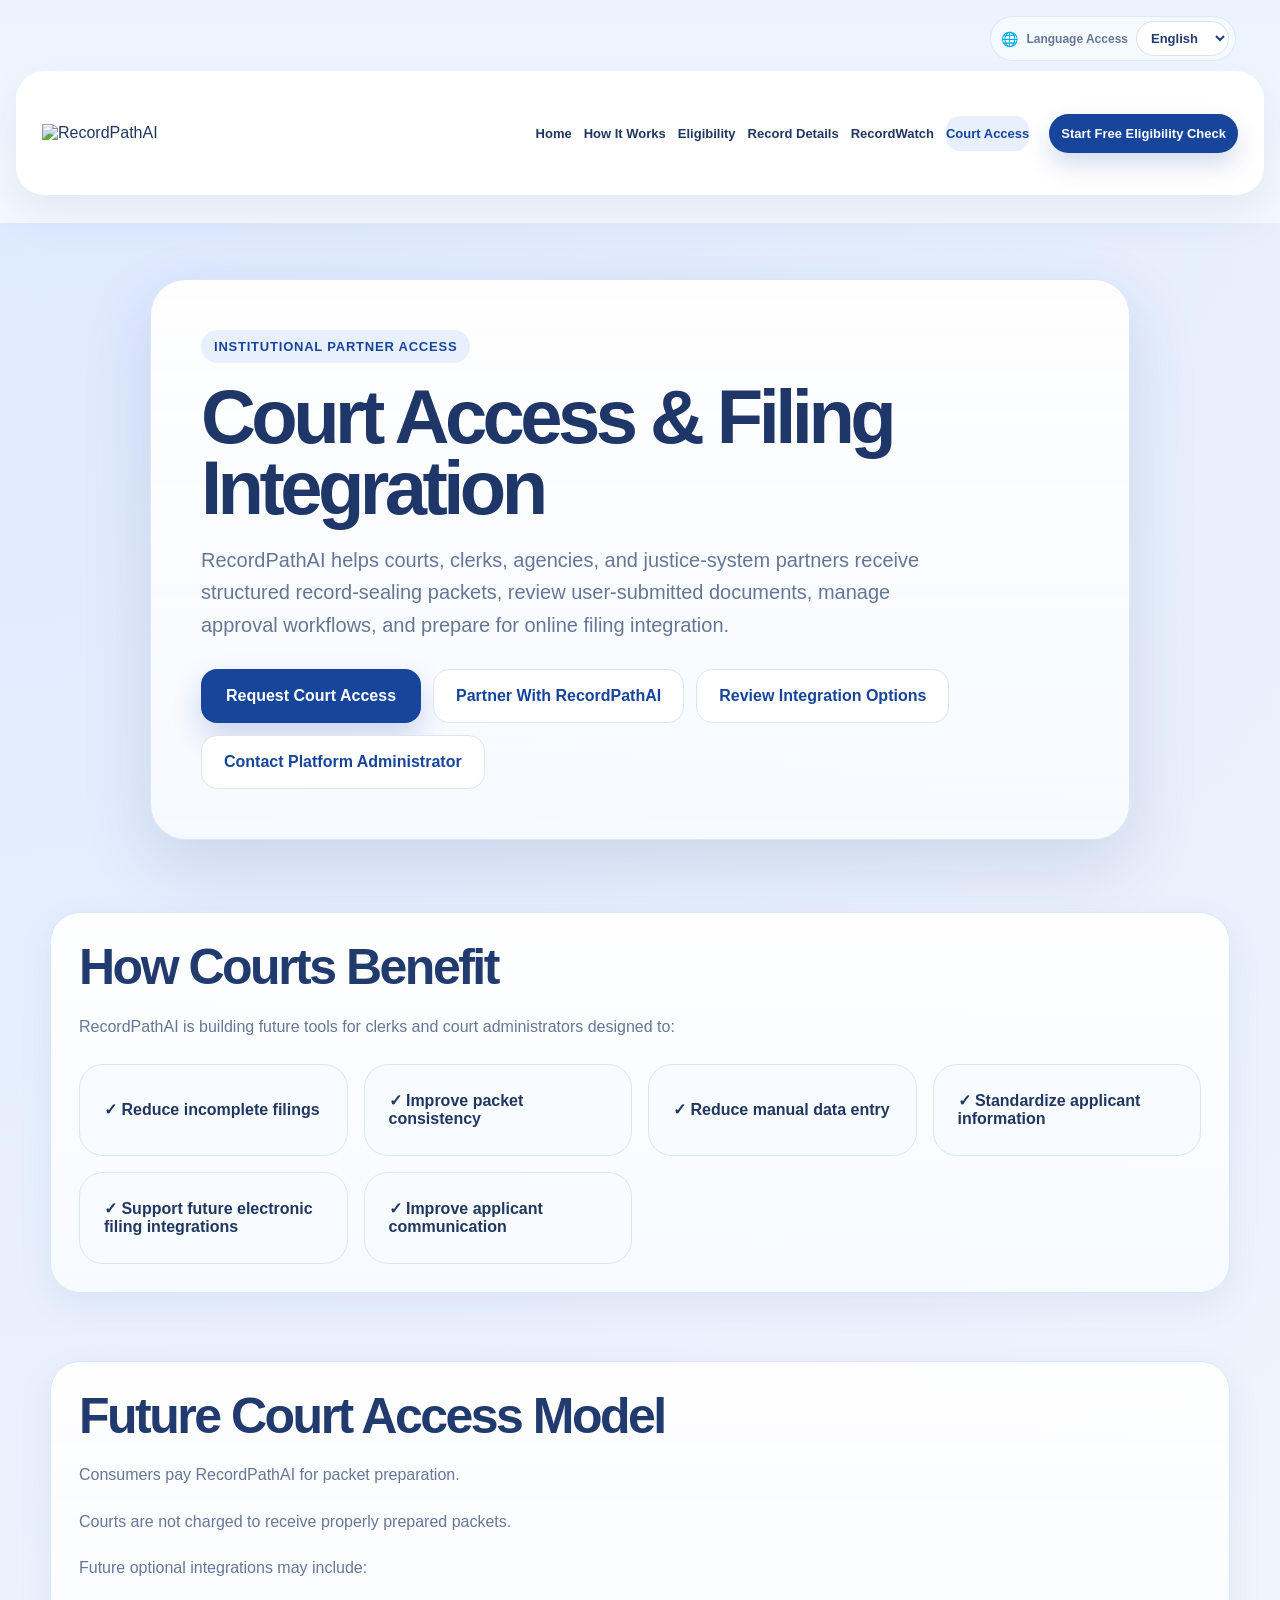
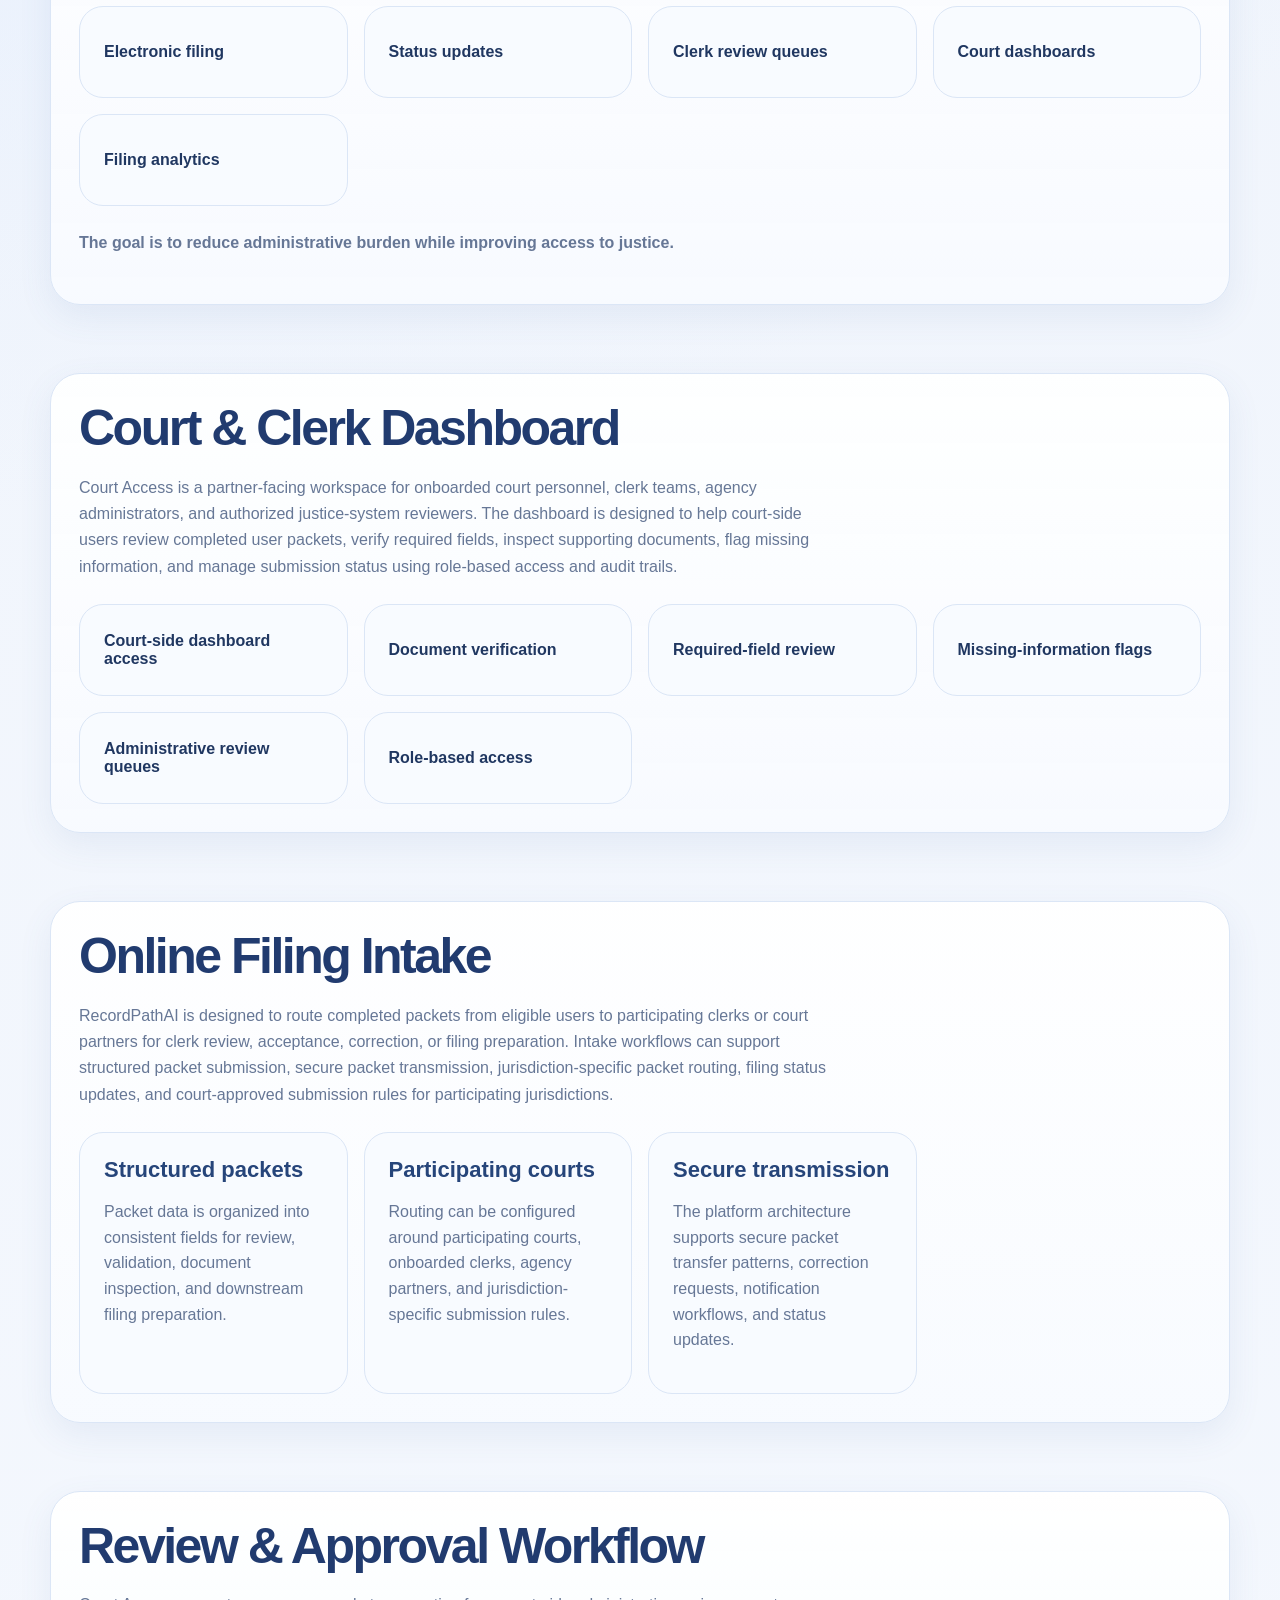
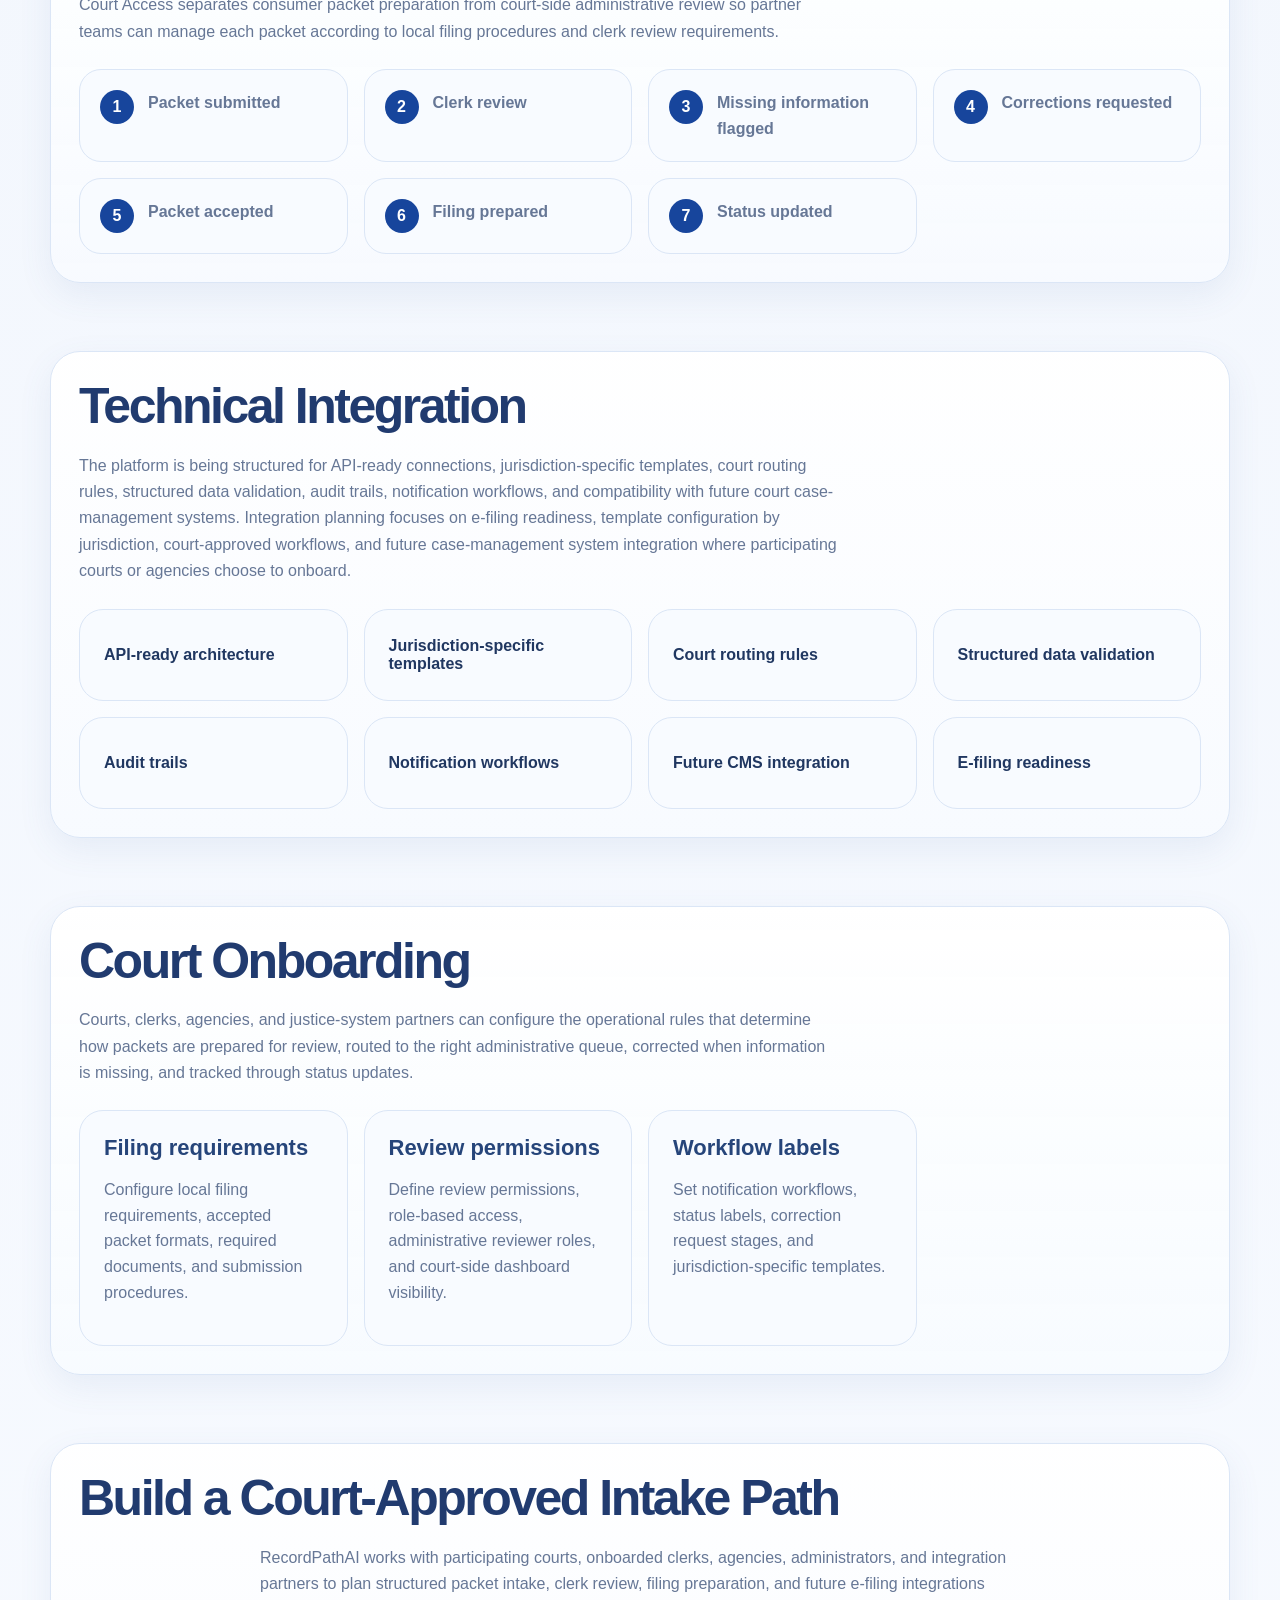
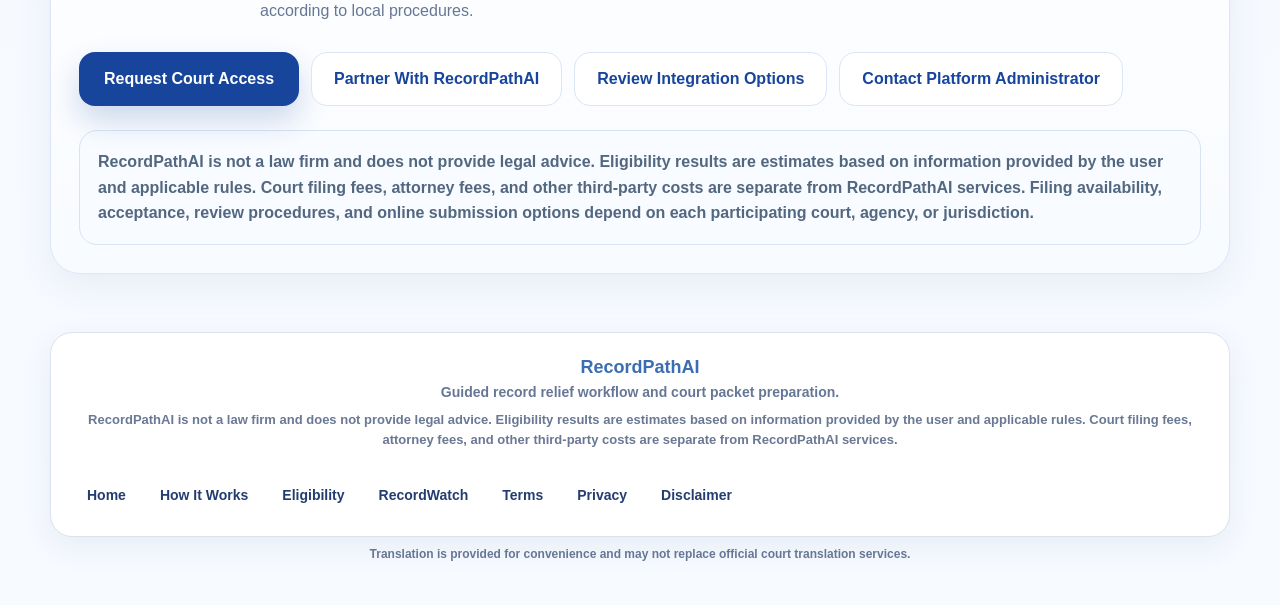
==== court-access.html @ f8777807 "Migrate linked public page or script: court-access.html" ====
<!DOCTYPE html>
<html lang="en">
<head>
  <meta charset="UTF-8" />
  <meta name="viewport" content="width=device-width, initial-scale=1.0" />
  <title>Court Access &amp; Filing Integration | RecordPathAI</title>
  <meta name="description" content="Court Access and filing integration tools for courts, clerks, agencies, and justice-system partners reviewing structured record-sealing packets." />
  <link rel="canonical" href="https://recordpathai.com/court-access.html" />
  <link rel="stylesheet" href="css/styles.css" />
</head>
<body class="court-access-page">
  <header class="site-header">
    <div class="container">
      <div class="header-utility" aria-label="Utility navigation">
        <div class="language-access language-access-utility">
          <span class="language-icon" aria-hidden="true">🌐</span>
          <label for="language-selector" data-i18n="lang.label">Language Access</label>
          <select id="language-selector" data-language-selector>
            <option value="en" data-i18n="lang.english">English</option>
            <option value="es" data-i18n="lang.spanish">Español</option>
          </select>
        </div>
        <div class="auth-utility" data-auth-utility></div>
      </div>

      <div class="header-shell header-shell-modern">
        <div class="header-inner">
          <a href="index.html" class="site-brand">
            <img
              src="/assets/images/logo/RecordPathAI_Logo_Transparent.png"
              alt="RecordPathAI"
              class="site-logo"
            >
          </a>

          <button class="menu-toggle" type="button" aria-controls="primary-navigation" aria-expanded="false">
            <span class="menu-toggle-line"></span>
            <span class="menu-toggle-line"></span>
            <span class="menu-toggle-line"></span>
            <span class="sr-only">Toggle navigation</span>
          </button>

          <nav class="nav" id="primary-navigation" aria-label="Primary navigation">
            <a href="index.html" data-i18n="nav.home">Home</a>
            <a href="how-it-works.html" data-i18n="nav.how">How It Works</a>
            <a href="eligibility.html" data-i18n="nav.eligibility">Eligibility</a>
            <a href="record-details.html" data-i18n="nav.recordDetails">Record Details</a>
            <a href="recordwatch-dashboard.html" data-i18n="nav.recordWatch">RecordWatch</a>
            <a href="court-access.html" class="active" aria-current="page" data-i18n="nav.courtAccess">Court Access</a>
            <a href="eligibility.html" class="nav-cta" data-i18n="nav.checkEligibility">Start Free Eligibility Check</a>
          </nav>
        </div>
      </div>
    </div>
  </header>

  <main>
    <section class="page-hero">
      <div class="container hero-card court-hero-card">
        <span class="eyebrow">Institutional partner access</span>
        <h1>Court Access &amp; Filing Integration</h1>
        <p>RecordPathAI helps courts, clerks, agencies, and justice-system partners receive structured record-sealing packets, review user-submitted documents, manage approval workflows, and prepare for online filing integration.</p>
        <div class="hero-actions court-cta-grid">
          <a class="btn" href="mailto:matt@recordpathai.com">Request Court Access</a>
          <a class="btn secondary" href="mailto:matt@recordpathai.com">Partner With RecordPathAI</a>
          <a class="btn secondary" href="#technical-integration">Review Integration Options</a>
          <a class="btn secondary" href="mailto:matt@recordpathai.com">Contact Platform Administrator</a>
        </div>
      </div>
    </section>

    <section class="page-section" id="court-benefits">
      <div class="container section-card">
        <h2>How Courts Benefit</h2>
        <p class="section-copy">RecordPathAI is building future tools for clerks and court administrators designed to:</p>
        <div class="court-feature-grid">
          <div class="mini-card">✓ Reduce incomplete filings</div>
          <div class="mini-card">✓ Improve packet consistency</div>
          <div class="mini-card">✓ Reduce manual data entry</div>
          <div class="mini-card">✓ Standardize applicant information</div>
          <div class="mini-card">✓ Support future electronic filing integrations</div>
          <div class="mini-card">✓ Improve applicant communication</div>
        </div>
      </div>
    </section>

    <section class="page-section" id="future-court-access-model">
      <div class="container section-card">
        <h2>Future Court Access Model</h2>
        <p class="section-copy">Consumers pay RecordPathAI for packet preparation.</p>
        <p class="section-copy">Courts are not charged to receive properly prepared packets.</p>
        <p class="section-copy">Future optional integrations may include:</p>
        <div class="court-feature-grid">
          <div class="mini-card">Electronic filing</div>
          <div class="mini-card">Status updates</div>
          <div class="mini-card">Clerk review queues</div>
          <div class="mini-card">Court dashboards</div>
          <div class="mini-card">Filing analytics</div>
        </div>
        <p class="section-copy court-model-goal">The goal is to reduce administrative burden while improving access to justice.</p>
      </div>
    </section>

    <section class="page-section" id="court-dashboard">
      <div class="container section-card">
        <h2>Court &amp; Clerk Dashboard</h2>
        <p class="section-copy">Court Access is a partner-facing workspace for onboarded court personnel, clerk teams, agency administrators, and authorized justice-system reviewers. The dashboard is designed to help court-side users review completed user packets, verify required fields, inspect supporting documents, flag missing information, and manage submission status using role-based access and audit trails.</p>
        <div class="court-feature-grid">
          <div class="mini-card">Court-side dashboard access</div>
          <div class="mini-card">Document verification</div>
          <div class="mini-card">Required-field review</div>
          <div class="mini-card">Missing-information flags</div>
          <div class="mini-card">Administrative review queues</div>
          <div class="mini-card">Role-based access</div>
        </div>
      </div>
    </section>

    <section class="page-section" id="online-filing-intake">
      <div class="container section-card">
        <h2>Online Filing Intake</h2>
        <p class="section-copy">RecordPathAI is designed to route completed packets from eligible users to participating clerks or court partners for clerk review, acceptance, correction, or filing preparation. Intake workflows can support structured packet submission, secure packet transmission, jurisdiction-specific packet routing, filing status updates, and court-approved submission rules for participating jurisdictions.</p>
        <div class="court-data-grid">
          <article class="mini-card"><h3>Structured packets</h3><p>Packet data is organized into consistent fields for review, validation, document inspection, and downstream filing preparation.</p></article>
          <article class="mini-card"><h3>Participating courts</h3><p>Routing can be configured around participating courts, onboarded clerks, agency partners, and jurisdiction-specific submission rules.</p></article>
          <article class="mini-card"><h3>Secure transmission</h3><p>The platform architecture supports secure packet transfer patterns, correction requests, notification workflows, and status updates.</p></article>
        </div>
      </div>
    </section>

    <section class="page-section" id="review-workflow">
      <div class="container section-card">
        <h2>Review &amp; Approval Workflow</h2>
        <p class="section-copy">Court Access separates consumer packet preparation from court-side administrative review so partner teams can manage each packet according to local filing procedures and clerk review requirements.</p>
        <div class="court-process-list review-stage-list">
          <article><span>1</span><p>Packet submitted</p></article>
          <article><span>2</span><p>Clerk review</p></article>
          <article><span>3</span><p>Missing information flagged</p></article>
          <article><span>4</span><p>Corrections requested</p></article>
          <article><span>5</span><p>Packet accepted</p></article>
          <article><span>6</span><p>Filing prepared</p></article>
          <article><span>7</span><p>Status updated</p></article>
        </div>
      </div>
    </section>

    <section class="page-section" id="technical-integration">
      <div class="container section-card">
        <h2>Technical Integration</h2>
        <p class="section-copy">The platform is being structured for API-ready connections, jurisdiction-specific templates, court routing rules, structured data validation, audit trails, notification workflows, and compatibility with future court case-management systems. Integration planning focuses on e-filing readiness, template configuration by jurisdiction, court-approved workflows, and future case-management system integration where participating courts or agencies choose to onboard.</p>
        <div class="court-feature-grid">
          <div class="mini-card">API-ready architecture</div>
          <div class="mini-card">Jurisdiction-specific templates</div>
          <div class="mini-card">Court routing rules</div>
          <div class="mini-card">Structured data validation</div>
          <div class="mini-card">Audit trails</div>
          <div class="mini-card">Notification workflows</div>
          <div class="mini-card">Future CMS integration</div>
          <div class="mini-card">E-filing readiness</div>
        </div>
      </div>
    </section>

    <section class="page-section" id="court-onboarding">
      <div class="container section-card">
        <h2>Court Onboarding</h2>
        <p class="section-copy">Courts, clerks, agencies, and justice-system partners can configure the operational rules that determine how packets are prepared for review, routed to the right administrative queue, corrected when information is missing, and tracked through status updates.</p>
        <div class="court-data-grid">
          <article class="mini-card"><h3>Filing requirements</h3><p>Configure local filing requirements, accepted packet formats, required documents, and submission procedures.</p></article>
          <article class="mini-card"><h3>Review permissions</h3><p>Define review permissions, role-based access, administrative reviewer roles, and court-side dashboard visibility.</p></article>
          <article class="mini-card"><h3>Workflow labels</h3><p>Set notification workflows, status labels, correction request stages, and jurisdiction-specific templates.</p></article>
        </div>
      </div>
    </section>

    <section class="page-section" id="integration-cta">
      <div class="container section-card court-interest-card">
        <h2>Build a Court-Approved Intake Path</h2>
        <p class="section-copy">RecordPathAI works with participating courts, onboarded clerks, agencies, administrators, and integration partners to plan structured packet intake, clerk review, filing preparation, and future e-filing integrations according to local procedures.</p>
        <div class="hero-actions court-cta-grid">
          <a class="btn" href="mailto:matt@recordpathai.com">Request Court Access</a>
          <a class="btn secondary" href="mailto:matt@recordpathai.com">Partner With RecordPathAI</a>
          <a class="btn secondary" href="#technical-integration">Review Integration Options</a>
          <a class="btn secondary" href="mailto:matt@recordpathai.com">Contact Platform Administrator</a>
        </div>
        <p class="court-access-disclaimer">RecordPathAI is not a law firm and does not provide legal advice. Eligibility results are estimates based on information provided by the user and applicable rules. Court filing fees, attorney fees, and other third-party costs are separate from RecordPathAI services. Filing availability, acceptance, review procedures, and online submission options depend on each participating court, agency, or jurisdiction.</p>
      </div>
    </section>
  </main>

  <footer class="site-footer">
    <div class="container">
      <div class="footer-shell">
        <div>
          <div class="footer-brand">RecordPathAI</div>
          <div class="footer-copy" data-i18n="footer.copy">Guided record relief workflow and court packet preparation.</div>
          <div class="footer-disclaimer" data-i18n="footer.legal">RecordPathAI is not a law firm and does not provide legal advice. Eligibility results are estimates based on information provided by the user and applicable rules. Court filing fees, attorney fees, and other third-party costs are separate from RecordPathAI services.</div>
        </div>
        <div class="footer-links">
          <a href="index.html" data-i18n="nav.home">Home</a>
          <a href="how-it-works.html" data-i18n="nav.how">How It Works</a>
          <a href="eligibility.html" data-i18n="nav.eligibility">Eligibility</a>
          <a href="recordwatch.html" data-i18n="nav.recordWatch">RecordWatch</a>
          <a href="terms.html" data-i18n="footer.terms">Terms</a>
          <a href="privacy.html" data-i18n="footer.privacy">Privacy</a>
          <a href="disclaimer.html" data-i18n="footer.disclaimer">Disclaimer</a>
        </div>
      </div>
    </div>
    <div class="container">
      <p class="translation-disclaimer" data-i18n="translation.disclaimer">Translation is provided for convenience and may not replace official court translation services.</p>
    </div>
  </footer>

  <script src="js/supabase-client.js"></script>
  <script src="js/user-store.js"></script>
  <script src="js/auth.js"></script>
  <script src="js/workflow.js"></script>
  <script src="js/i18n.js"></script>
  <script src="js/court-access.js"></script>
</body>
</html>
---- css/styles.css ----
* {
  box-sizing: border-box;
}

:root {
  --bg: #eef3fb;
  --surface: #ffffff;
  --soft: #f8fbff;
  --text: #203761;
  --muted: #667796;
  --line: #dbe6f6;
  --blue: #17459c;
  --blue-dark: #17459c;
  --blue-2: #5d91e6;
  --blue-soft: #e8f0fd;
  --green: #258344;
  --green-soft: #e8f6ee;
  --amber: #9a6700;
  --amber-soft: #fff5dc;
  --red: #b42318;
  --red-soft: #fef0f0;
  --purple: #5b5fc7;
  --purple-soft: #eef0ff;
  --shadow: 0 24px 70px rgba(35, 61, 112, 0.14);
  --shadow-soft: 0 12px 34px rgba(78, 110, 167, 0.09);
  --container: 1180px;
  --radius: 30px;
  --radius-sm: 18px;
}

html {
  scroll-behavior: smooth;
}

body {
  margin: 0;
  font-family: Arial, Helvetica, sans-serif;
  background:
    radial-gradient(circle at top left, #dce9ff 0%, transparent 38%),
    linear-gradient(180deg, #eef3fb 0%, #f7faff 100%);
  color: var(--text);
}

a {
  color: inherit;
  text-decoration: none;
}

code {
  font-family: Consolas, Monaco, monospace;
  font-size: 0.95em;
}

.container {
  width: min(var(--container), calc(100% - 32px));
  margin: 0 auto;
}

/* HEADER */

.site-header,
header {
  padding: 22px 0 10px;
}

.header-shell,
.nav-shell {
  display: flex;
  justify-content: space-between;
  align-items: center;
  gap: 18px;
  background: rgba(255, 255, 255, 0.82);
  border: 1px solid var(--line);
  border-radius: 24px;
  padding: 14px 18px;
  box-shadow: 0 12px 34px rgba(78, 110, 167, 0.10);
  backdrop-filter: blur(10px);
}

.header-inner {
  display: flex;
  justify-content: space-between;
  align-items: center;
  gap: 18px;
  width: 100%;
}

.brand {
  display: inline-flex;
  align-items: center;
  gap: 12px;
  font-size: 22px;
  font-weight: 900;
  color: #3b6db4;
  letter-spacing: -0.03em;
}

.site-brand,
.nav-brand,
.nav-logo,
.logo-wrap {
  display: flex;
  align-items: center;
  justify-content: flex-start;
  min-width: 240px;
  flex-shrink: 0;
}

.site-logo {
  display: block;
  width: 210px;
  height: auto;
  max-height: 90px;
  object-fit: contain;
}

.navbar,
.site-header,
.header-inner {
  min-height: 120px;
  display: flex;
  align-items: center;
}

.nav-wrap {
  min-height: 120px;
  display: flex;
  align-items: center;
  justify-content: space-between;
  gap: 18px;
}

.nav-links,
.nav-right,
.header-actions {
  display: flex;
  align-items: center;
}

@media (max-width: 992px) {
  .site-brand,
  .nav-brand,
  .nav-logo,
  .logo-wrap {
    min-width: 170px;
  }

  .site-logo {
    width: 150px;
  }
}

.nav,
.main-nav,
.nav-links {
  display: flex;
  align-items: center;
  gap: 12px;
  flex-wrap: wrap;
  font-size: 15px;
  font-weight: 800;
}

.nav a,
.main-nav a,
.nav-links a {
  padding: 10px 12px;
  border-radius: 14px;
  color: var(--text);
  transition: background 0.2s ease, color 0.2s ease, transform 0.15s ease;
}

.nav a:hover,
.main-nav a:hover,
.nav-links a:hover {
  background: var(--blue-soft);
  color: var(--blue);
  transform: translateY(-1px);
}

.nav-cta,
.nav-btn,
.nav-btn-light {
  background: var(--blue-soft);
  color: var(--blue);
  font-weight: 900;
}

.nav-btn-ghost {
  background: #ffffff;
  border: 1px solid var(--line);
}


/* BUTTONS */

.btn,
.hero-cta-btn,
.bottom-cta-btn,
.nav-button,
.packet-btn {
  display: inline-flex;
  align-items: center;
  justify-content: center;
  border: none;
  cursor: pointer;
  text-decoration: none;
  font-weight: 900;
  transition: transform 0.15s ease, box-shadow 0.15s ease, background 0.2s ease, opacity 0.15s ease;
}

.btn:hover,
.hero-cta-btn:hover,
.bottom-cta-btn:hover,
.nav-button:hover,
.packet-btn:hover {
  transform: translateY(-1px);
}

.btn {
  min-height: 54px;
  padding: 15px 22px;
  border-radius: 16px;
  background: var(--blue);
  color: #fff;
  box-shadow: 0 14px 30px rgba(23, 69, 156, 0.20);
  font-size: 16px;
}

.btn-primary,
.nav-button-primary,
.hero-cta-btn,
.bottom-cta-btn {
  background: var(--blue);
  color: #ffffff;
  box-shadow: 0 14px 30px rgba(23, 69, 156, 0.20);
}

.btn-secondary,
.nav-button-secondary,
.btn.secondary {
  background: #ffffff;
  color: var(--blue);
  border: 1px solid var(--line);
  box-shadow: none;
}

.hero-cta-btn,
.bottom-cta-btn {
  min-height: 62px;
  padding: 18px 28px;
  border-radius: 18px;
  font-size: 18px;
}

.nav-button {
  min-height: 58px;
  padding: 16px 24px;
  border-radius: 18px;
  font-size: 17px;
}

.packet-btn {
  min-height: 76px;
  padding: 18px 26px;
  border-radius: 20px;
  font-size: clamp(20px, 2.2vw, 26px);
  text-align: center;
}

.packet-btn:disabled {
  cursor: not-allowed;
  opacity: 0.75;
}

.packet-btn-primary {
  background: var(--blue);
  color: #fff;
  box-shadow: 0 14px 30px rgba(23, 69, 156, 0.20);
}

.packet-btn-secondary {
  background: #e8edf6;
  color: #22314d;
}

.packet-btn-muted {
  background: #eef2f7;
  color: #7f8ba0;
}

/* HERO */

.hero,
.page-hero,
.hero-section {
  padding: 56px 0 38px;
}

.hero-grid {
  display: grid;
  grid-template-columns: 0.95fr 1.05fr;
  align-items: center;
  gap: 34px;
}

.hero-copy,
.hero-card {
  padding: 50px;
  border-radius: 36px;
  background: linear-gradient(180deg, rgba(255,255,255,.96), rgba(248,251,255,.90));
  border: 1px solid var(--line);
  box-shadow: var(--shadow);
}

.eyebrow {
  display: inline-flex;
  margin-bottom: 18px;
  padding: 9px 13px;
  border-radius: 999px;
  background: var(--blue-soft);
  color: var(--blue);
  font-size: 13px;
  font-weight: 900;
  text-transform: uppercase;
  letter-spacing: 0.06em;
}

h1,
.page-title,
.packet-title,
.application-header h1,
.page-header h1,
.page-hero h1,
.hero-copy h1 {
  margin: 0 0 20px;
  font-size: clamp(46px, 6vw, 76px);
  line-height: 0.94;
  letter-spacing: -0.06em;
  color: #1f3768;
  font-weight: 900;
}

.page-subtitle,
.packet-subtitle,
.application-header p,
.page-header p,
.page-hero p,
.hero-subtext,
.hero-copy p {
  margin: 0;
  max-width: 760px;
  color: var(--muted);
  font-size: 20px;
  line-height: 1.62;
}

.hero-actions {
  display: flex;
  gap: 14px;
  flex-wrap: wrap;
  margin-top: 28px;
}

.trust-line,
.hero-note {
  margin-top: 22px;
  color: #60708d;
  font-size: 14px;
  font-weight: 800;
  line-height: 1.5;
}

.hero-visual {
  width: 100%;
  display: flex;
  justify-content: center;
}

/* DASHBOARD HERO VISUAL */

.dashboard-card {
  width: 100%;
  background: linear-gradient(180deg, #fff 0%, #f8fbff 100%);
  border: 1px solid #dbe6f6;
  border-radius: 32px;
  box-shadow: 0 34px 90px rgba(35,61,112,.17);
  padding: 20px;
  position: relative;
  overflow: hidden;
}

.dashboard-card::before {
  content: "";
  position: absolute;
  inset: -80px -80px auto auto;
  width: 220px;
  height: 220px;
  background: rgba(93,145,230,.18);
  border-radius: 50%;
}

.window-bar {
  display: flex;
  gap: 7px;
  margin-bottom: 20px;
  position: relative;
  z-index: 1;
}

.window-bar span {
  width: 10px;
  height: 10px;
  border-radius: 50%;
  background: #c8d5ea;
}

.visual-header {
  display: flex;
  justify-content: space-between;
  align-items: flex-start;
  gap: 18px;
  margin-bottom: 24px;
  position: relative;
  z-index: 1;
}

.eyebrow-mini {
  margin: 0 0 6px;
  color: #6d7fa3;
  font-size: 12px;
  font-weight: 900;
  text-transform: uppercase;
  letter-spacing: 0.08em;
}

.visual-header h3 {
  margin: 0;
  color: #203761;
  font-size: 28px;
  letter-spacing: -0.04em;
}

.status-chip {
  background: var(--green-soft);
  color: var(--green);
  border: 1px solid #ccebd7;
  padding: 8px 12px;
  border-radius: 999px;
  font-size: 13px;
  font-weight: 900;
}

.progress-row {
  display: flex;
  align-items: center;
  gap: 10px;
  background: #eef4ff;
  border: 1px solid #dce7f6;
  border-radius: 22px;
  padding: 16px;
  margin-bottom: 18px;
  position: relative;
  z-index: 1;
}

.progress-step {
  display: grid;
  justify-items: center;
  gap: 7px;
  min-width: 86px;
  padding: 0;
  border-radius: 0;
  background: transparent;
}

.progress-step span {
  width: 32px;
  height: 32px;
  display: grid;
  place-items: center;
  border-radius: 50%;
  background: #fff;
  border: 1px solid #cddbf2;
  color: #60708d;
  font-weight: 900;
}

.progress-step.active span {
  background: var(--blue);
  color: #fff;
  border-color: var(--blue);
}

.progress-step p {
  margin: 0;
  color: #40577e;
  font-size: 12px;
  font-weight: 900;
  text-align: center;
}

.progress-line {
  height: 2px;
  flex: 1;
  background: #c5d4ee;
}

.data-grid {
  display: grid;
  grid-template-columns: 1fr 1fr;
  gap: 12px;
  margin-bottom: 18px;
  position: relative;
  z-index: 1;
}

.data-panel {
  background: #fff;
  border: 1px solid #dce7f6;
  border-radius: 18px;
  padding: 15px;
}

.data-panel.wide {
  grid-column: 1 / -1;
}

.data-panel label {
  display: block;
  margin-bottom: 7px;
  color: #7a8ba8;
  font-size: 12px;
  font-weight: 900;
  text-transform: uppercase;
}

.data-panel strong {
  color: #253858;
  font-size: 15px;
}

.document-preview {
  position: relative;
  background: linear-gradient(135deg, #dfeaff 0%, #f7fbff 100%);
  border: 1px solid #dce7f6;
  border-radius: 26px;
  padding: 28px;
  min-height: 244px;
  overflow: hidden;
}

.doc-page {
  width: 220px;
  min-height: 258px;
  background: #fff;
  border: 1px solid #d7e2f1;
  border-radius: 15px;
  box-shadow: 0 22px 52px rgba(35,61,112,.15);
  padding: 22px;
}

.doc-line {
  height: 8px;
  background: #dce6f6;
  border-radius: 999px;
  margin-bottom: 12px;
}

.doc-line.short {
  width: 45%;
}

.doc-line.medium {
  width: 70%;
}

.doc-row {
  display: grid;
  grid-template-columns: 1fr 1fr 1fr;
  gap: 8px;
  margin: 24px 0;
}

.doc-box {
  height: 30px;
  border: 1px solid #dce6f6;
  border-radius: 8px;
  background: #f8fbff;
}

.signature-line {
  height: 2px;
  background: #aebbd0;
  width: 75%;
  margin-top: 34px;
}

.floating-card {
  position: absolute;
  right: 24px;
  bottom: 34px;
  width: 220px;
  background: #fff;
  border: 1px solid #dce7f6;
  border-radius: 22px;
  box-shadow: 0 22px 62px rgba(35,61,112,.19);
  padding: 18px;
}

.floating-card strong {
  display: block;
  color: var(--blue);
  font-size: 19px;
  margin-bottom: 6px;
}

.floating-card p {
  margin: 0;
  color: #60708d;
  font-size: 14px;
  line-height: 1.4;
}

/* SECTIONS */

section,
.page-section,
.application-section,
.form-section-wrap,
.steps-section,
.benefits-section,
.testimonial-section,
.bottom-cta-section,
.how-section,
.how-workflow {
  padding: 34px 0;
}

.section-card,
.page-card,
.form-card,
.packet-card,
.testimonial-card,
.how-card,
.step-card {
  background: rgba(255,255,255,.9);
  border: 1px solid var(--line);
  border-radius: 30px;
  box-shadow: var(--shadow-soft);
}

.section-card,
.page-card,
.form-card,
.packet-card {
  padding: 36px;
}

.section-title,
.section-title-left,
h2 {
  margin: 0 0 20px;
  font-size: clamp(32px, 4vw, 50px);
  line-height: 1.05;
  letter-spacing: -0.05em;
  color: #213b6f;
  font-weight: 900;
}

.section-copy {
  max-width: 760px;
  color: var(--muted);
  font-size: 16px;
  line-height: 1.65;
  margin: 0 0 20px;
}

.split,
.grid-3,
.grid-2,
.form-grid,
.record-grid,
.summary-grid,
.date-grid,
.benefits-grid,
.steps-grid,
.how-grid {
  display: grid;
  gap: 20px;
}

.split,
.form-grid,
.record-grid,
.summary-grid,
.grid-2 {
  grid-template-columns: 1fr 1fr;
}

.grid-3,
.steps-grid,
.how-grid {
  grid-template-columns: repeat(3, 1fr);
}

.benefits-grid {
  grid-template-columns: repeat(4, 1fr);
}

.mini-card,
.benefit-item,
.step-card,
.how-card {
  background: var(--soft);
  border: 1px solid var(--line);
  border-radius: 24px;
  padding: 24px;
}

h3 {
  margin: 0 0 10px;
  color: #26457a;
  font-size: 22px;
  font-weight: 900;
}

p,
li {
  color: var(--muted);
  line-height: 1.6;
  font-size: 16px;
}

ul {
  margin: 12px 0 0;
  padding-left: 20px;
}

.pricing-subheadline {
  max-width: 860px;
  margin-bottom: 24px;
}

.pricing-grid {
  display: grid;
  grid-template-columns: repeat(3, minmax(0, 1fr));
  gap: 20px;
  align-items: stretch;
}

.pricing-card {
  display: flex;
  flex-direction: column;
  gap: 18px;
}

.featured-pricing-card {
  background: #ffffff;
  border-color: #bcd1f4;
  box-shadow: 0 18px 44px rgba(23, 69, 156, 0.12);
}

.pricing-card-header {
  display: grid;
  gap: 10px;
}

.pricing-card-header h3 {
  margin-bottom: 0;
  text-transform: uppercase;
  letter-spacing: 0.02em;
}

.pricing-card-header h3 span {
  display: block;
  margin-top: 5px;
  color: var(--muted);
  font-size: 14px;
  letter-spacing: 0;
  text-transform: none;
}

.price {
  color: var(--blue);
  font-size: 52px;
  line-height: 1;
  font-weight: 900;
  letter-spacing: -0.05em;
}

.check-list {
  display: grid;
  gap: 10px;
  margin: 0;
  padding: 0;
  list-style: none;
}

.check-list li {
  color: var(--muted);
  line-height: 1.5;
}

.pricing-disclaimer {
  margin: 0;
  color: #4f6486;
  font-weight: 800;
}

.pricing-btn {
  margin-top: auto;
  width: 100%;
}

.cta,
.cta-center {
  text-align: center;
}

.cta-center {
  display: flex;
  justify-content: center;
}

/* FOOTER */

.site-footer,
footer {
  padding: 28px 0 42px;
  color: var(--muted);
  text-align: center;
  font-weight: 800;
}

.footer-shell {
  background: #ffffff;
  border: 1px solid var(--line);
  box-shadow: var(--shadow-soft);
  border-radius: 24px;
  padding: 20px 22px;
  display: flex;
  align-items: center;
  justify-content: space-between;
  gap: 20px;
  flex-wrap: wrap;
}

.footer-brand {
  font-weight: 900;
  color: #3b6db4;
}

.footer-copy {
  color: var(--muted);
  font-size: 14px;
}

.footer-links {
  display: flex;
  align-items: center;
  gap: 10px;
  flex-wrap: wrap;
}

.footer-links a {
  padding: 8px 12px;
  border-radius: 12px;
  font-size: 14px;
  font-weight: 800;
}

.footer-links a:hover {
  background: var(--blue-soft);
  color: var(--blue);
}

/* FORMS */

.form-field,
.field {
  display: block;
}

.form-field-full,
.field-full {
  grid-column: 1 / -1;
}

.form-field label,
.field label {
  display: block;
  margin-bottom: 8px;
  font-weight: 800;
  color: #3f5a87;
  font-size: 15px;
  line-height: 1.2;
}

.form-field input,
.form-field select,
.form-field textarea,
.field input,
.field select,
.field textarea,
.sig-input {
  width: 100%;
  min-height: 56px;
  padding: 14px 16px;
  border: 1px solid #d5e0ef;
  border-radius: 14px;
  background: #ffffff;
  color: #243755;
  font: inherit;
  outline: none;
  transition: border-color 0.2s ease, box-shadow 0.2s ease;
}

.form-field textarea,
.field textarea {
  min-height: 110px;
  resize: vertical;
  line-height: 1.5;
}

.form-field input:focus,
.form-field select:focus,
.form-field textarea:focus,
.field input:focus,
.field select:focus,
.field textarea:focus,
.sig-input:focus {
  border-color: #7eaef3;
  box-shadow: 0 0 0 4px rgba(126,174,243,0.15);
}

.form-actions,
.button-row,
.actions,
.bottom-actions,
.sig-actions {
  display: flex;
  gap: 14px;
  flex-wrap: wrap;
}

.form-note,
.helper,
.field-helper,
.autosave-note,
.note,
.meta-note,
.status-text {
  font-size: 14px;
  color: #60708d;
  line-height: 1.6;
}

/* STATUS / CALLOUTS */

.callout {
  background: #eef4ff;
  border: 1px solid #d8e3f4;
  border-left: 8px solid var(--blue);
  border-radius: 22px;
  padding: 24px;
  color: #23344f;
  font-size: 17px;
  line-height: 1.7;
  margin: 0 0 22px;
}

.callout.warning {
  background: #fff8e8;
  border-left-color: #d97706;
  border-color: #f1ddac;
}

.callout.success {
  background: var(--green-soft);
  border-left-color: var(--green);
  border-color: #cfe8d6;
}

.status-pill {
  display: inline-flex;
  align-items: center;
  justify-content: center;
  min-height: 38px;
  padding: 8px 14px;
  border-radius: 999px;
  font-size: 14px;
  font-weight: 900;
  margin-bottom: 14px;
}

.status-pill.eligible {
  background: var(--green-soft);
  color: var(--green);
}

.status-pill.pending {
  background: var(--amber-soft);
  color: var(--amber);
}

.status-pill.error {
  background: var(--red-soft);
  color: var(--red);
}

.status-pill.review {
  background: var(--purple-soft);
  color: var(--purple);
}

/* SIGNATURE */

.sig-row {
  display: grid;
  grid-template-columns: 1fr auto;
  gap: 12px;
  align-items: center;
  margin-bottom: 14px;
}

.sig-small-btn {
  min-height: 48px;
  padding: 12px 16px;
  border-radius: 12px;
  border: 1px solid #d5e0ef;
  background: #fff;
  color: #3c557d;
  font-weight: 800;
  cursor: pointer;
}

.sig-pad-wrap {
  background: #fbfdff;
  border: 1px solid #dbe3f0;
  border-radius: 18px;
  padding: 14px;
}

.sig-pad-label {
  margin: 0 0 10px;
  font-size: 14px;
  color: #60708d;
  font-weight: 800;
}

#signaturePad {
  width: 100%;
  height: 180px;
  border: 1px solid #cfd9ea;
  border-radius: 12px;
  background: #fff;
  touch-action: none;
  display: block;
}

/* RESPONSIVE */

@media (max-width: 980px) {
  .hero-grid,
  .split,
  .grid-3,
  .pricing-grid,
  .grid-2,
  .steps-grid,
  .benefits-grid,
  .how-grid,
  .summary-grid,
  .record-grid,
  .date-grid,
  .form-grid {
    grid-template-columns: 1fr;
  }

  .hero-copy,
  .hero-card {
    padding: 34px 24px;
  }

  .hero-visual {
    order: -1;
  }

  .floating-card {
    position: relative;
    right: auto;
    bottom: auto;
    margin-top: 16px;
    width: 100%;
  }

  .doc-page {
    width: 100%;
  }

  .sig-row {
    grid-template-columns: 1fr;
  }
}

@media (min-width: 761px) {
  .header-inner {
    display: grid;
    grid-template-columns: auto minmax(0, 1fr) auto;
    align-items: center;
    gap: 18px;
  }

  .nav,
  .main-nav,
  .nav-links {
    flex-wrap: nowrap;
    justify-content: center;
    min-width: 0;
    gap: 8px;
  }

  .nav a,
  .main-nav a,
  .nav-links a {
    white-space: nowrap;
  }

  .language-access {
    flex-wrap: nowrap;
    justify-content: flex-end;
    white-space: nowrap;
  }
}

@media (max-width: 760px) {
  .site-header,
  header {
    padding-top: 14px;
  }

  .header-shell,
  .nav-shell,
  .header-inner,
  .nav-wrap,
  .topbar-inner {
    flex-direction: column;
    align-items: stretch;
    text-align: center;
  }

  .nav,
  .main-nav,
  .nav-links {
    width: 100%;
    flex-direction: column;
  }

  .nav a,
  .main-nav a,
  .nav-links a,
  .btn,
  .nav-button,
  .packet-btn,
  .footer-links,
  .footer-links a {
    width: 100%;
    text-align: center;
  }

  h1,
  .page-title,
  .packet-title,
  .application-header h1,
  .page-header h1,
  .page-hero h1,
  .hero-copy h1 {
    font-size: 42px;
  }

  .page-subtitle,
  .packet-subtitle,
  .application-header p,
  .page-header p,
  .page-hero p,
  .hero-subtext,
  .hero-copy p,
  .callout {
    font-size: 16px;
  }

  .section-card,
  .hero-copy,
  .hero-card,
  .packet-card,
  .page-card,
  .form-card {
    padding: 24px 18px;
  }

  .progress-row {
    flex-direction: column;
    align-items: stretch;
  }

  .progress-line {
    display: none;
  }

  .data-grid {
    grid-template-columns: 1fr;
  }

  .document-preview {
    padding: 18px;
  }

  .form-actions,
  .button-row,
  .actions,
  .bottom-actions,
  .footer-shell {
    flex-direction: column;
    align-items: stretch;
  }
}

.site-footer {
  padding: 24px 0;
}

.footer-shell {
  display: flex;
  align-items: flex-start;
  justify-content: space-between;
  gap: 28px;
  padding: 24px;
  background: #ffffff;
  border: 1px solid #dbe3f0;
  border-radius: 22px;
  box-shadow: 0 10px 30px rgba(50, 78, 128, 0.08);
}

.footer-left {
  max-width: 560px;
}

.footer-brand {
  font-size: 18px;
  font-weight: 800;
  color: #3b6db4;
  margin-bottom: 6px;
}

.footer-copy {
  margin: 0 0 10px;
  color: #667796;
  font-size: 14px;
}

.footer-disclaimer {
  margin: 0;
  color: #6a7894;
  font-size: 13px;
  line-height: 1.55;
}

.footer-links {
  display: flex;
  flex-wrap: wrap;
  justify-content: flex-end;
  gap: 10px;
}

.footer-links a {
  padding: 9px 12px;
  border-radius: 12px;
  color: #233d70;
  font-size: 14px;
  font-weight: 700;
  text-decoration: none;
}

.footer-links a:hover {
  background: #dfe9fb;
  color: #4f88e8;
}

@media (max-width: 760px) {
  .footer-shell {
    flex-direction: column;
  }

  .footer-links {
    width: 100%;
    justify-content: flex-start;
  }
}

/* BRAND (LOGO) */
.brand {
  display: inline-flex;
  align-items: center;
  gap: 12px;
  font-weight: 800;
  font-size: 20px;
  color: #3b6db4;
  letter-spacing: -0.02em;
  text-decoration: none;
}

.language-access {
  display: flex;
  align-items: center;
  gap: 8px;
  flex-wrap: wrap;
}

.language-access label {
  font-size: 13px;
  font-weight: 700;
  color: #233d70;
}

.language-access select {
  border: 1px solid #dbe3f0;
  border-radius: 10px;
  background: #fff;
  color: #233d70;
  padding: 8px 10px;
  font-size: 14px;
}

.translation-disclaimer {
  margin: 8px auto 18px;
  color: #667796;
  font-size: 12px;
  line-height: 1.5;
}

@media (max-width: 768px) {
  .header-inner {
    align-items: flex-start;
  }

  .language-access {
    width: 100%;
  }

  .language-access select {
    width: 100%;
  }
}

/* Homepage CTA card should stay readable on white background */
body.home-page .cta h2,
body.home-page .cta .section-card h2 {
  color: var(--text, #203761) !important;
}

/* Dark blue CTA sections should use white text */
.bottom-cta .cta-card h2,
.bottom-cta .cta-card p,
.bottom-cta h2,
.bottom-cta p {
  color: #ffffff !important;
}

/* CTA button text should stay white */
.bottom-cta .cta-card .btn,
.bottom-cta .btn,
body.home-page .cta .btn {
  color: #ffffff !important;
}

/* RECORDWATCH MODULE */
.recordwatch-page main,
.recordwatch-intake-page main,
.recordwatch-dashboard-page main,
.recordwatch-relief-page main {
  padding-bottom: 52px;
}

.recordwatch-section {
  padding: 26px 0;
}

.section-card,
.recordwatch-card,
.recordwatch-form-section,
.case-card,
.summary-card,
.action-card,
.empty-state {
  background: linear-gradient(180deg, rgba(255,255,255,.96), rgba(248,251,255,.92));
  border: 1px solid var(--line);
  border-radius: var(--radius);
  box-shadow: var(--shadow-soft);
  padding: 28px;
}

.recordwatch-card h3,
.case-card h3,
.summary-card h3,
.action-card h3,
.recordwatch-form-section h2 {
  margin-top: 0;
  color: #203761;
}

.recordwatch-grid,
.recordwatch-grid-2,
.recordwatch-grid-3,
.recordwatch-grid-4,
.form-grid,
.summary-grid {
  display: grid;
  gap: 18px;
}

.recordwatch-grid-2,
.form-grid {
  grid-template-columns: repeat(2, minmax(0, 1fr));
}

.recordwatch-grid-3 {
  grid-template-columns: repeat(3, minmax(0, 1fr));
}

.recordwatch-grid-4,
.summary-grid {
  grid-template-columns: repeat(4, minmax(0, 1fr));
}

.recordwatch-stack {
  display: grid;
  gap: 22px;
}

.recordwatch-actions,
.case-actions {
  display: flex;
  flex-wrap: wrap;
  gap: 12px;
  align-items: center;
  margin-top: 20px;
}

.form-field {
  display: grid;
  gap: 7px;
}

.form-field label,
.checklist label {
  color: #40577e;
  font-weight: 900;
  font-size: 14px;
}

.form-field input,
.form-field select,
.form-field textarea {
  width: 100%;
  min-height: 48px;
  border: 1px solid var(--line);
  border-radius: 14px;
  background: #ffffff;
  color: var(--text);
  padding: 12px 14px;
  font: inherit;
}

.form-field input:focus,
.form-field select:focus,
.form-field textarea:focus {
  outline: 3px solid rgba(93,145,230,.22);
  border-color: var(--blue-2);
}

.charge-card {
  background: #f8fbff;
  border: 1px solid var(--line);
  border-radius: 22px;
  padding: 20px;
}

.charge-header,
.case-header {
  display: flex;
  justify-content: space-between;
  gap: 12px;
  align-items: flex-start;
  margin-bottom: 16px;
}

.badge,
.status-badge {
  display: inline-flex;
  align-items: center;
  gap: 6px;
  border-radius: 999px;
  padding: 8px 12px;
  font-size: 13px;
  font-weight: 900;
  border: 1px solid var(--line);
  background: #ffffff;
  color: var(--text);
}

.status-badge.not-started { background: #eef2f7; color: #4b5f7d; }
.status-badge.in-progress { background: var(--blue-soft); color: var(--blue); }
.status-badge.waiting { background: var(--amber-soft); color: var(--amber); }
.status-badge.eligible { background: var(--green-soft); color: var(--green); }
.status-badge.follow-up-needed { background: var(--red-soft); color: var(--red); }
.status-badge.verified-corrected { background: var(--purple-soft); color: var(--purple); }

.checklist {
  display: grid;
  grid-template-columns: repeat(2, minmax(0, 1fr));
  gap: 10px;
  margin-top: 16px;
}

.checklist label {
  display: flex;
  gap: 10px;
  align-items: center;
  background: #ffffff;
  border: 1px solid var(--line);
  border-radius: 14px;
  padding: 12px;
}

.detail-list {
  display: grid;
  gap: 10px;
  margin: 16px 0 0;
}

.detail-row {
  display: grid;
  grid-template-columns: 190px 1fr;
  gap: 12px;
  padding: 11px 0;
  border-bottom: 1px solid var(--line);
}

.detail-row strong {
  color: #40577e;
}

.notice,
.disclaimer-box,
.success-message {
  border-radius: 20px;
  border: 1px solid var(--line);
  padding: 18px;
  line-height: 1.6;
}

.disclaimer-box {
  background: var(--amber-soft);
  color: #6f4d00;
  border-color: #efd88f;
  font-weight: 800;
}

.success-message {
  display: none;
  background: var(--green-soft);
  color: var(--green);
  border-color: #ccebd7;
  font-weight: 900;
}

.success-message.show {
  display: block;
}

.empty-state {
  text-align: center;
  color: var(--muted);
}

.muted {
  color: var(--muted);
}

.btn.danger {
  background: var(--red);
  color: #ffffff;
}

.btn.small {
  min-height: 42px;
  padding: 10px 14px;
  border-radius: 12px;
  font-size: 14px;
}

@media (max-width: 900px) {
  .hero-grid,
  .recordwatch-grid-2,
  .recordwatch-grid-3,
  .recordwatch-grid-4,
  .summary-grid,
  .form-grid {
    grid-template-columns: 1fr;
  }

  .hero-copy,
  .hero-card {
    padding: 34px 24px;
  }
}

@media (max-width: 640px) {
  .recordwatch-card,
  .recordwatch-form-section,
  .case-card,
  .summary-card,
  .action-card,
  .empty-state,
  .section-card {
    padding: 20px;
    border-radius: 22px;
  }

  .checklist,
  .detail-row {
    grid-template-columns: 1fr;
  }

  .recordwatch-actions,
  .case-actions {
    align-items: stretch;
  }

  .recordwatch-actions .btn,
  .case-actions .btn {
    width: 100%;
  }
}

/* Keep expanded navigation usable after adding RecordWatch. */
@media (max-width: 760px) {
  .nav,
  .main-nav,
  .nav-links {
    display: grid;
    grid-template-columns: repeat(2, minmax(0, 1fr));
    gap: 8px;
  }

  .nav a,
  .main-nav a,
  .nav-links a {
    width: auto;
    min-height: 44px;
    display: inline-flex;
    align-items: center;
    justify-content: center;
    padding: 10px 8px;
  }

  .nav .nav-cta,
  .main-nav .nav-btn,
  .nav-links .nav-cta {
    grid-column: 1 / -1;
  }
}

/* Modern global header layout */
.sr-only {
  position: absolute;
  width: 1px;
  height: 1px;
  padding: 0;
  margin: -1px;
  overflow: hidden;
  clip: rect(0, 0, 0, 0);
  white-space: nowrap;
  border: 0;
}

.site-header .container {
  width: min(1320px, calc(100% - 32px));
}

.header-shell-modern {
  display: flex;
  flex-direction: column;
  align-items: stretch;
  justify-content: space-between;
  gap: 10px;
  padding: 10px 18px 14px;
}

.header-shell-modern .header-utility {
  display: flex;
  align-items: center;
  justify-content: flex-end;
  gap: 12px;
  min-height: 30px;
  font-size: 13px;
}

.header-shell-modern .header-inner {
  display: flex;
  align-items: center;
  justify-content: space-between;
  gap: 24px;
  width: 100%;
}

.header-shell-modern .site-brand {
  flex: 0 0 auto;
  white-space: nowrap;
}

.header-shell-modern .nav {
  display: flex;
  align-items: center;
  justify-content: flex-end;
  gap: 20px;
  flex: 1 1 auto;
  flex-wrap: nowrap;
  min-width: 0;
  margin-left: auto;
}

.header-shell-modern .nav a {
  flex: 0 0 auto;
  white-space: nowrap;
  padding: 10px 0;
}

.header-shell-modern .nav .nav-cta {
  flex: 0 0 auto;
  margin-left: 4px;
  padding: 12px 16px;
  border-radius: 999px;
  background: var(--blue);
  color: #ffffff;
  box-shadow: 0 12px 24px rgba(23, 69, 156, 0.18);
}

.header-shell-modern .nav .nav-cta:hover {
  background: var(--blue-dark);
  color: #ffffff;
}

.language-access-utility {
  flex: 0 0 auto;
  padding: 4px 6px 4px 10px;
  border: 1px solid rgba(219, 230, 246, 0.85);
  border-radius: 999px;
  background: rgba(248, 251, 255, 0.78);
}

.language-icon {
  display: inline-flex;
  align-items: center;
  justify-content: center;
  font-size: 14px;
  line-height: 1;
}

.language-access-utility label,
.language-access-mobile label {
  color: var(--muted);
  font-size: 12px;
  font-weight: 800;
}

.language-access-utility select,
.language-access-mobile select {
  min-height: 32px;
  border-radius: 999px;
  font-size: 13px;
  font-weight: 800;
}

.auth-utility {
  display: flex;
  align-items: center;
  justify-content: flex-end;
  gap: 8px;
  flex: 0 0 auto;
}

.auth-utility-link {
  display: inline-flex;
  align-items: center;
  justify-content: center;
  min-height: 32px;
  padding: 7px 12px;
  border-radius: 999px;
  color: var(--text);
  font-size: 13px;
  font-weight: 900;
  line-height: 1;
  white-space: nowrap;
}

.auth-utility-link:hover {
  background: var(--blue-soft);
  color: var(--blue);
}

.auth-login {
  padding-inline: 6px;
  color: var(--muted);
}

.auth-create-account {
  background: var(--blue);
  color: #ffffff;
  box-shadow: 0 10px 20px rgba(23, 69, 156, 0.14);
}

.auth-create-account:hover {
  background: var(--blue-dark);
  color: #ffffff;
}

.language-access-mobile,
.auth-utility-mobile {
  display: none;
}

.menu-toggle {
  display: none;
  flex: 0 0 auto;
  width: 46px;
  height: 42px;
  align-items: center;
  justify-content: center;
  flex-direction: column;
  gap: 5px;
  border: 1px solid var(--line);
  border-radius: 14px;
  background: #ffffff;
  color: var(--text);
  cursor: pointer;
}

.menu-toggle-line {
  width: 20px;
  height: 2px;
  border-radius: 999px;
  background: currentColor;
}

@media (max-width: 1280px) and (min-width: 981px) {
  .header-shell-modern .header-inner {
    gap: 16px;
  }

  .header-shell-modern .nav {
    gap: 12px;
    font-size: 13px;
  }

  .header-shell-modern .nav .nav-cta {
    padding-inline: 12px;
  }
}

@media (max-width: 980px) {
  .header-shell-modern {
    gap: 0;
    padding: 14px;
  }

  .header-shell-modern .header-utility {
    display: none;
  }

  .header-shell-modern .header-inner {
    position: relative;
    display: flex;
    flex-direction: row;
    align-items: center;
    justify-content: space-between;
    gap: 16px;
    text-align: left;
  }

  .menu-toggle {
    display: inline-flex;
  }

  .header-shell-modern .nav {
    position: absolute;
    top: calc(100% + 14px);
    left: 0;
    right: 0;
    z-index: 20;
    display: none;
    flex-direction: column;
    align-items: stretch;
    justify-content: flex-start;
    gap: 8px;
    width: 100%;
    margin-left: 0;
    padding: 14px;
    border: 1px solid var(--line);
    border-radius: 20px;
    background: rgba(255, 255, 255, 0.98);
    box-shadow: var(--shadow-soft);
    text-align: left;
  }

  .header-shell-modern.nav-open .nav {
    display: flex;
  }

  .header-shell-modern .nav a {
    width: 100%;
    padding: 12px 14px;
    text-align: left;
  }

  .header-shell-modern .nav .nav-cta {
    width: 100%;
    margin-left: 0;
    justify-content: center;
    text-align: center;
  }

  .language-access-mobile {
    display: flex;
    width: 100%;
    margin-top: 4px;
    padding: 12px 14px;
    border-top: 1px solid var(--line);
  }

  .language-access-mobile select {
    width: auto;
    min-width: 150px;
  }

  .auth-utility-mobile {
    display: flex;
    justify-content: stretch;
    gap: 8px;
    width: 100%;
    padding: 4px 0 0;
  }

  .auth-utility-mobile .auth-utility-link {
    flex: 1 1 auto;
    min-height: 42px;
    padding: 12px 14px;
    text-align: center;
  }
}

@media (max-width: 520px) {
  .site-header .container {
    width: min(100% - 20px, 1320px);
  }

}

/* Progressive demo account flow */
.auth-card {
  max-width: 760px;
  margin: 0 auto 32px;
}

.account-cta,
.auth-demo-note {
  margin: 18px 0;
  padding: 16px 18px;
  border: 1px solid #d7e3fb;
  border-radius: 18px;
  background: #eef4ff;
  color: #355486;
  line-height: 1.55;
}

.account-cta strong,
.auth-demo-note strong { color: #233d70; }

.dashboard-grid {
  display: grid;
  grid-template-columns: repeat(4, minmax(0, 1fr));
  gap: 16px;
}

.dashboard-grid .dashboard-card {
  min-height: 170px;
}

.dashboard-grid .dashboard-card.wide {
  grid-column: 1 / -1;
}

.dashboard-card .muted,
.muted {
  color: #667796;
  line-height: 1.55;
}

@media (max-width: 900px) {
  .dashboard-grid { grid-template-columns: repeat(2, minmax(0, 1fr)); }
}

@media (max-width: 640px) {
  .dashboard-grid { grid-template-columns: 1fr; }
}

/* Dashboard RecordWatch summary widget */
.recordwatch-dashboard-card {
  overflow: hidden;
}

.section-heading-row {
  display: flex;
  justify-content: space-between;
  gap: 18px;
  align-items: flex-start;
  margin-bottom: 22px;
}

.section-heading-row h2 {
  margin-bottom: 8px;
}

.section-heading-row .muted {
  margin: 0;
}

.recordwatch-monitor-grid,
.recordwatch-dashboard-grid {
  display: grid;
  grid-template-columns: repeat(auto-fit, minmax(240px, 1fr));
  gap: 18px;
  align-items: stretch;
  width: 100%;
}

.recordwatch-stat-card {
  background: #ffffff;
  border: 1px solid var(--line);
  border-radius: 18px;
  padding: 18px;
  min-height: 120px;
  display: flex;
  flex-direction: column;
  justify-content: flex-start;
  gap: 10px;
  overflow: hidden;
}

.recordwatch-stat-card.wide {
  grid-column: span 2;
}

.recordwatch-stat-label {
  display: block;
  color: #233d70;
  font-weight: 900;
  font-size: 15px;
  line-height: 1.25;
}

.recordwatch-stat-value {
  display: block;
  color: #17345f;
  font-size: clamp(19px, 2vw, 25px);
  line-height: 1.25;
  font-weight: 900;
  white-space: normal;
  word-break: normal;
  overflow-wrap: break-word;
}

.recordwatch-stat-value.small {
  font-size: 15px;
  font-weight: 800;
  color: #5f6f91;
  line-height: 1.35;
}

.recordwatch-stat-note {
  margin: 0;
  color: #667796;
  font-size: 14px;
  line-height: 1.4;
}

.recordwatch-monitor-card {
  overflow: hidden;
}

.recordwatch-widget.recordwatch-monitor-card {
  display: block;
}

.recordwatch-monitor-layout {
  display: grid;
  grid-template-columns: minmax(260px, 0.8fr) minmax(0, 1.2fr);
  gap: 28px;
  align-items: start;
}

@media (max-width: 980px) {
  .recordwatch-monitor-layout {
    grid-template-columns: 1fr;
  }

  .recordwatch-stat-card.wide {
    grid-column: span 1;
  }
}

@media (max-width: 620px) {
  .section-heading-row {
    flex-direction: column;
  }

  .recordwatch-monitor-grid,
  .recordwatch-dashboard-grid {
    grid-template-columns: 1fr;
  }
}

.auth-reset-callout {
  display: grid;
  gap: 8px;
  padding: 16px 18px;
  border: 1px solid #d7e3fb;
  border-radius: 18px;
  background: #f7faff;
  color: #355486;
  line-height: 1.55;
}

.auth-reset-callout strong {
  color: #233d70;
}

.link-button.reset-link,
.auth-reset-callout .link-button {
  justify-self: start;
  padding: 0;
  border: 0;
  background: transparent;
  color: var(--blue);
  cursor: pointer;
  font: inherit;
  font-weight: 900;
  text-decoration: underline;
}

.auth-reset-form[hidden] {
  display: none;
}

.google-signin-button {
  min-height: 40px;
  padding: 0 12px;
  gap: 10px;
  border: 1px solid #dadce0;
  border-radius: 4px;
  background: #ffffff;
  color: #3c4043;
  box-shadow: none;
  font-family: "Roboto", Arial, sans-serif;
  font-size: 14px;
  font-weight: 500;
  letter-spacing: 0.25px;
}

.google-signin-button:hover {
  background: #f7f8f8;
  box-shadow: none;
}

.google-signin-button:focus-visible {
  outline: 2px solid #1a73e8;
  outline-offset: 2px;
}

.google-signin-icon {
  width: 18px;
  height: 18px;
  flex: 0 0 18px;
  background: url("data:image/svg+xml,%3Csvg xmlns='http://www.w3.org/2000/svg' viewBox='0 0 18 18'%3E%3Cpath fill='%234285F4' d='M17.64 9.2c0-.64-.06-1.25-.16-1.84H9v3.48h4.84c-.21 1.12-.84 2.07-1.79 2.71v2.25h2.9c1.7-1.56 2.69-3.87 2.69-6.6z'/%3E%3Cpath fill='%2334A853' d='M9 18c2.43 0 4.47-.81 5.96-2.19l-2.9-2.25c-.81.54-1.84.86-3.06.86-2.35 0-4.33-1.58-5.04-3.71H.96v2.32C2.44 15.96 5.48 18 9 18z'/%3E%3Cpath fill='%23FBBC05' d='M3.96 10.71c-.18-.54-.28-1.12-.28-1.71s.1-1.17.28-1.71V4.97H.96C.35 6.18 0 7.55 0 9s.35 2.82.96 4.03l3-2.32z'/%3E%3Cpath fill='%23EA4335' d='M9 3.58c1.32 0 2.51.45 3.44 1.35l2.58-2.58C13.46.89 11.43 0 9 0 5.48 0 2.44 2.04.96 4.97l3 2.32C4.67 5.16 6.65 3.58 9 3.58z'/%3E%3C/svg%3E") center / contain no-repeat;
}

/* Court Access roadmap page */
.court-access-page .court-hero-card {
  max-width: 980px;
}

.court-process-list {
  display: grid;
  grid-template-columns: repeat(3, minmax(0, 1fr));
  gap: 16px;
  margin-top: 24px;
}

.court-process-list article {
  display: flex;
  gap: 14px;
  align-items: flex-start;
  padding: 20px;
  border: 1px solid var(--line);
  border-radius: 22px;
  background: var(--soft);
}

.court-process-list span {
  flex: 0 0 auto;
  width: 34px;
  height: 34px;
  display: inline-grid;
  place-items: center;
  border-radius: 999px;
  background: var(--blue);
  color: #ffffff;
  font-weight: 900;
}

.court-process-list p,
.court-feature-grid .mini-card {
  margin: 0;
  font-weight: 800;
}

.court-feature-grid,
.court-data-grid {
  display: grid;
  grid-template-columns: repeat(4, minmax(0, 1fr));
  gap: 16px;
  margin-top: 24px;
}

.court-feature-grid .mini-card {
  min-height: 92px;
  display: flex;
  align-items: center;
}

.court-role-grid {
  margin-top: 24px;
}

.court-interest-card .section-copy {
  margin-left: auto;
  margin-right: auto;
}

.court-model-goal {
  margin-top: 24px;
  font-weight: 800;
}

@media (max-width: 980px) {
  .court-process-list,
  .court-feature-grid,
  .court-data-grid,
  .court-role-grid {
    grid-template-columns: repeat(2, minmax(0, 1fr));
  }
}

@media (max-width: 640px) {
  .court-process-list,
  .court-feature-grid,
  .court-data-grid,
  .court-role-grid {
    grid-template-columns: 1fr;
  }
}

.brand-logo {
  width: 38px;
  height: 38px;
  object-fit: contain;
  flex: 0 0 auto;
}

/* Two-tier global header redesign */
.site-header {
  background: linear-gradient(180deg, #eaf3ff 0%, #f5f9ff 100%) !important;
  padding: 16px 0 28px !important;
  min-height: 0 !important;
}

.site-header .container {
  width: min(1320px, calc(100% - 32px));
}

.site-header .header-utility {
  display: flex !important;
  justify-content: flex-end;
  align-items: center;
  gap: 20px;
  min-height: 42px;
  margin-bottom: 10px;
  padding: 0 8px;
  font-size: 13px;
}

.site-header .header-utility .auth-utility,
.site-header .header-utility [data-auth-utility] {
  display: flex;
  align-items: center;
  justify-content: flex-end;
  gap: 18px;
  flex: 0 0 auto;
}

.site-header .header-utility .auth-utility-link {
  min-height: 32px;
  padding: 7px 10px;
  font-size: 13px;
}

.site-header .header-utility .auth-login {
  color: var(--muted);
}

.site-header .header-utility .auth-create-account {
  padding-inline: 14px;
}

.site-header .header-shell,
.site-header .header-shell-modern {
  display: block !important;
  background: #ffffff !important;
  border: 0 !important;
  border-radius: 28px !important;
  box-shadow: 0 20px 45px rgba(34, 52, 95, 0.08) !important;
  padding: 18px 26px !important;
  backdrop-filter: none !important;
}

.site-header .header-shell .header-inner,
.site-header .header-shell-modern .header-inner,
.site-header .header-inner {
  min-height: 88px !important;
  display: flex !important;
  flex-direction: row !important;
  align-items: center !important;
  justify-content: space-between !important;
  gap: 28px !important;
  width: 100%;
  text-align: left !important;
}

.site-header .site-brand,
.site-header .header-shell-modern .site-brand {
  display: flex;
  align-items: center;
  justify-content: flex-start;
  flex-shrink: 0;
  min-width: 250px;
  white-space: nowrap;
}

.site-header .site-logo {
  width: 240px !important;
  height: auto !important;
  max-height: 86px !important;
  object-fit: contain;
  display: block;
}

.site-header .header-shell .nav,
.site-header .header-shell-modern .nav,
.site-header .nav {
  display: flex;
  align-items: center;
  justify-content: flex-end;
  gap: 24px;
  flex: 1 1 auto;
  flex-wrap: nowrap;
  min-width: 0;
  margin-left: auto;
}

.site-header .header-shell .nav a,
.site-header .header-shell-modern .nav a,
.site-header .nav a {
  flex: 0 0 auto;
  white-space: nowrap;
}

.site-header .header-shell .nav a.active,
.site-header .header-shell-modern .nav a.active,
.site-header .nav a.active,
.site-header .header-shell .nav a[aria-current="page"],
.site-header .header-shell-modern .nav a[aria-current="page"],
.site-header .nav a[aria-current="page"] {
  color: var(--blue);
  background: var(--blue-soft);
  border-color: #cfe0ff;
}

.site-header .header-shell .nav .nav-cta,
.site-header .header-shell-modern .nav .nav-cta,
.site-header .nav .nav-cta {
  margin-left: 8px;
  padding: 12px 16px;
  border-radius: 999px;
  background: var(--blue);
  color: #ffffff;
  box-shadow: 0 12px 24px rgba(23, 69, 156, 0.18);
}

.site-header .header-shell .nav .nav-cta:hover,
.site-header .header-shell-modern .nav .nav-cta:hover,
.site-header .nav .nav-cta:hover {
  background: var(--blue-dark);
  color: #ffffff;
}

@media (max-width: 1280px) and (min-width: 993px) {
  .site-header .header-shell .header-inner,
  .site-header .header-shell-modern .header-inner,
  .site-header .header-inner {
    gap: 16px !important;
  }

  .site-header .site-brand,
  .site-header .header-shell-modern .site-brand {
    min-width: 225px;
  }

  .site-header .site-logo {
    width: 220px !important;
  }

  .site-header .header-shell .nav,
  .site-header .header-shell-modern .nav,
  .site-header .nav {
    gap: 12px;
    font-size: 13px;
  }

  .site-header .header-shell .nav .nav-cta,
  .site-header .header-shell-modern .nav .nav-cta,
  .site-header .nav .nav-cta {
    padding-inline: 12px;
  }
}

@media (max-width: 992px) {
  .site-header {
    padding: 14px 0 22px !important;
  }

  .site-header .header-utility {
    justify-content: center;
    flex-wrap: wrap;
    gap: 12px;
    min-height: 38px;
    padding: 0;
    text-align: center;
  }

  .site-header .header-utility .auth-utility,
  .site-header .header-utility [data-auth-utility] {
    justify-content: center;
    flex-wrap: wrap;
    gap: 10px;
  }

  .site-header .header-shell,
  .site-header .header-shell-modern {
    padding: 14px !important;
  }

  .site-header .header-shell .header-inner,
  .site-header .header-shell-modern .header-inner,
  .site-header .header-inner {
    position: relative;
    min-height: 76px !important;
    gap: 16px !important;
  }

  .site-header .site-brand,
  .site-header .header-shell-modern .site-brand {
    min-width: 0;
  }

  .site-header .site-logo {
    width: 170px !important;
    max-height: 70px !important;
  }

  .site-header .menu-toggle {
    display: inline-flex;
  }

  .site-header .header-shell .nav,
  .site-header .header-shell-modern .nav,
  .site-header .nav {
    position: absolute;
    top: calc(100% + 14px);
    left: 0;
    right: 0;
    z-index: 20;
    display: none;
    flex-direction: column;
    align-items: stretch;
    justify-content: flex-start;
    gap: 8px;
    width: 100%;
    margin-left: 0;
    padding: 14px;
    border: 1px solid var(--line);
    border-radius: 20px;
    background: rgba(255, 255, 255, 0.98);
    box-shadow: var(--shadow-soft);
    text-align: left;
  }

  .site-header .header-shell.nav-open .nav,
  .site-header .header-shell-modern.nav-open .nav {
    display: flex;
  }

  .site-header .header-shell .nav a,
  .site-header .header-shell-modern .nav a,
  .site-header .nav a {
    width: 100%;
    padding: 12px 14px;
    text-align: left;
  }

  .site-header .header-shell .nav .nav-cta,
  .site-header .header-shell-modern .nav .nav-cta,
  .site-header .nav .nav-cta {
    width: 100%;
    margin-left: 0;
    justify-content: center;
    text-align: center;
  }
}

@media (max-width: 520px) {
  .site-header .container {
    width: min(100% - 20px, 1320px);
  }

  .site-header .language-access-utility {
    width: 100%;
    justify-content: center;
  }
}

/* Workflow navigation, progress, and Court Access positioning */
.site-header .nav {
  align-items: center;
}

.site-header .nav-group {
  display: inline-flex;
  align-items: center;
  gap: 12px;
  flex: 0 0 auto;
}

.site-header .nav-workflow {
  padding-right: 14px;
  border-right: 1px solid var(--line);
}

.site-header .nav-partner a {
  color: #38547f;
}

.site-header .nav a.is-locked,
.workflow-step.is-locked a {
  color: #7b879a;
  background: #f1f5fb;
  border-color: #d9e2f0;
  cursor: not-allowed;
}

.site-header .nav a.is-locked::after {
  content: " 🔒";
  font-size: 0.9em;
}

.workflow-progress-section {
  padding: 0 0 24px;
}

.workflow-progress-card {
  background: rgba(255, 255, 255, 0.86);
  border: 1px solid var(--line);
  border-radius: 24px;
  box-shadow: var(--shadow-soft);
  padding: 18px;
}

.workflow-progress-header {
  display: flex;
  justify-content: space-between;
  gap: 14px;
  align-items: center;
  margin-bottom: 14px;
  color: var(--text);
}

.workflow-progress-kicker {
  color: var(--muted);
  font-size: 12px;
  font-weight: 900;
  letter-spacing: 0.06em;
  text-transform: uppercase;
}

.workflow-steps {
  display: grid;
  grid-template-columns: repeat(3, minmax(0, 1fr));
  gap: 12px;
  padding: 0;
  margin: 0;
  list-style: none;
}

.workflow-step a {
  display: flex;
  gap: 12px;
  align-items: center;
  min-height: 76px;
  padding: 14px;
  border: 1px solid #dbe6f6;
  border-radius: 18px;
  background: #ffffff;
}

.workflow-step-number {
  display: inline-flex;
  align-items: center;
  justify-content: center;
  width: 36px;
  height: 36px;
  flex: 0 0 36px;
  border-radius: 999px;
  background: var(--blue-soft);
  color: var(--blue);
  font-weight: 900;
}

.workflow-step-text {
  display: grid;
  gap: 3px;
  min-width: 0;
}

.workflow-step-text span {
  font-weight: 900;
  color: var(--text);
}

.workflow-step-text small {
  color: var(--muted);
  font-weight: 800;
}

.workflow-step.is-completed a {
  border-color: #bee5cc;
  background: var(--green-soft);
}

.workflow-step.is-completed .workflow-step-number {
  background: var(--green);
  color: #ffffff;
}

.workflow-step.is-completed .workflow-step-number::before {
  content: "✓";
}

.workflow-step.is-completed .workflow-step-number {
  font-size: 0;
}

.workflow-step.is-completed .workflow-step-number::before {
  font-size: 18px;
}

.workflow-step.is-current a {
  border-color: #9dc0f7;
  background: #f4f8ff;
  box-shadow: inset 0 0 0 2px rgba(23, 69, 156, 0.08);
}

.workflow-step.is-current .workflow-step-number {
  background: var(--blue);
  color: #ffffff;
}

.workflow-step.is-locked .workflow-step-number {
  background: #e9eef6;
  color: #7b879a;
}

.workflow-step.is-locked .workflow-step-number::before {
  content: "🔒";
  font-size: 15px;
}

.workflow-step.is-locked .workflow-step-number {
  font-size: 0;
}

.court-cta-grid {
  align-items: stretch;
  gap: 12px;
}

.court-cta-grid .btn {
  min-width: 220px;
}

.review-stage-list {
  grid-template-columns: repeat(4, minmax(0, 1fr));
}

.court-access-disclaimer {
  margin: 24px 0 0;
  padding: 18px;
  border: 1px solid #d8e3f3;
  border-radius: 18px;
  background: #f8fbff;
  color: #526780;
  line-height: 1.6;
  font-weight: 700;
}

@media (max-width: 992px) {
  .site-header .header-shell .nav,
  .site-header .header-shell-modern .nav,
  .site-header .nav {
    gap: 10px;
  }

  .site-header .nav-group {
    display: grid;
    width: 100%;
    gap: 8px;
  }

  .site-header .nav-workflow {
    padding: 0 0 10px;
    border-right: 0;
    border-bottom: 1px solid var(--line);
  }

  .site-header .nav-partner {
    padding-bottom: 4px;
  }

  .workflow-steps,
  .review-stage-list {
    grid-template-columns: 1fr;
  }

  .workflow-progress-header {
    align-items: flex-start;
    flex-direction: column;
  }

  .court-cta-grid .btn {
    width: 100%;
    min-width: 0;
  }
}

/* RecordWatch reminders and notification system */
.recordwatch-enrollment-card,
.recordwatch-widget {
  display: grid;
  grid-template-columns: minmax(0, 1.1fr) minmax(280px, 0.9fr);
  gap: 28px;
  align-items: stretch;
  background: linear-gradient(135deg, rgba(255,255,255,0.96), rgba(238,244,255,0.92));
  border: 1px solid #dbe7fb;
  border-radius: 30px;
  box-shadow: 0 18px 48px rgba(23, 52, 95, 0.12);
  padding: 30px;
}

.recordwatch-enrollment-card h2,
.recordwatch-widget h2 {
  margin: 8px 0 10px;
  color: #17345f;
}

.recordwatch-countdown-panel {
  display: grid;
  grid-template-columns: repeat(auto-fit, minmax(180px, 1fr));
  gap: 14px;
  margin-top: 22px;
}

.recordwatch-countdown-panel > div {
  background: #ffffff;
  border: 1px solid #dce8fb;
  border-radius: 18px;
  padding: 16px;
}

.recordwatch-countdown-panel strong {
  display: block;
  color: #143d8f;
  font-size: clamp(24px, 4vw, 38px);
  line-height: 1.05;
}

.recordwatch-countdown-panel span {
  display: block;
  color: #667796;
  font-size: 13px;
  font-weight: 700;
  margin-top: 6px;
  text-transform: uppercase;
  letter-spacing: 0.04em;
}

.recordwatch-enrollment-form {
  display: grid;
  gap: 14px;
  background: #ffffff;
  border: 1px solid #dce8fb;
  border-radius: 24px;
  padding: 22px;
}

.recordwatch-enrollment-form label:not(.toggle-row) {
  display: grid;
  gap: 8px;
  color: #233d70;
  font-weight: 800;
}

.recordwatch-enrollment-form input[type="email"],
.recordwatch-enrollment-form input[type="tel"] {
  width: 100%;
  border: 1px solid #d7e3fb;
  border-radius: 14px;
  padding: 12px 14px;
  font: inherit;
}

.toggle-row {
  display: flex;
  align-items: center;
  gap: 10px;
  color: #233d70;
  font-weight: 800;
}

@media (max-width: 760px) {
  .recordwatch-enrollment-card,
  .recordwatch-widget {
    grid-template-columns: 1fr;
    padding: 22px;
  }
}

.recordwatch-plan-grid {
  display: grid;
  grid-template-columns: repeat(auto-fit, minmax(220px, 1fr));
  gap: 14px;
  margin: 20px 0;
}

.recordwatch-plan-card {
  background: #fff;
  border: 1px solid #dce8fb;
  border-radius: 18px;
  padding: 18px;
}

.recordwatch-plan-card.premium {
  border-color: #8eb8ff;
  box-shadow: inset 0 0 0 1px rgba(20, 61, 143, 0.08);
}

.recordwatch-plan-card h3 {
  margin: 0 0 10px;
  color: #143d8f;
}

.recordwatch-plan-card ul {
  margin: 0;
  padding-left: 20px;
  color: #667796;
  line-height: 1.7;
}

.notification-preferences-card {
  margin-top: 20px;
}

.notification-preferences-card .toggle-row {
  justify-content: flex-start;
  background: #fff;
  border: 1px solid #dce8fb;
  border-radius: 14px;
  padding: 12px 14px;
}


/* Saved case cards */
.saved-case-grid {
  display: grid;
  grid-template-columns: repeat(auto-fit, minmax(280px, 1fr));
  gap: 18px;
  align-items: stretch;
}

.saved-case-card {
  background: linear-gradient(180deg, rgba(255,255,255,.98), rgba(248,251,255,.94));
  border: 1px solid var(--line);
  border-radius: var(--radius);
  box-shadow: var(--shadow-soft);
  padding: 24px;
  min-width: 0;
}

.saved-case-header,
.saved-case-status-row,
.saved-case-actions {
  display: flex;
  gap: 12px;
  flex-wrap: wrap;
  align-items: flex-start;
  justify-content: space-between;
}

.saved-case-header { margin-bottom: 14px; }
.saved-case-status-row { justify-content: flex-start; margin-bottom: 16px; }
.saved-case-title { margin: 0; color: #203761; overflow-wrap: anywhere; }
.saved-case-detail-grid { display: grid; gap: 12px; margin: 16px 0 20px; }
.saved-case-meta {
  display: grid;
  gap: 4px;
  padding-bottom: 10px;
  border-bottom: 1px solid rgba(132, 151, 183, .22);
}
.saved-case-meta strong { color: #203761; font-size: 13px; text-transform: uppercase; letter-spacing: .04em; }
.saved-case-meta span { color: var(--text); overflow-wrap: anywhere; }
.saved-case-actions { justify-content: flex-start; }
.saved-case-actions .btn { white-space: normal; }

.case-status-badge {
  display: inline-flex;
  align-items: center;
  border-radius: 999px;
  padding: 7px 11px;
  border: 1px solid var(--line);
  font-size: 12px;
  font-weight: 900;
  color: #4b5f7d;
  background: #eef2f7;
}
.case-status-badge.eligible { background: var(--green-soft); color: var(--green); }
.case-status-badge.needs-review { background: var(--amber-soft); color: var(--amber); }
.case-status-badge.not-screened { background: #eef2f7; color: #4b5f7d; }
.case-status-badge.generated { background: var(--blue-soft); color: var(--blue); }
.case-status-badge.archived { background: #f1edf8; color: var(--purple); }

.case-page-error { margin-bottom: 18px; }

@media (max-width: 640px) {
  .saved-case-grid { grid-template-columns: 1fr; }
  .saved-case-card { padding: 20px; }
  .saved-case-actions .btn { width: 100%; justify-content: center; }
}
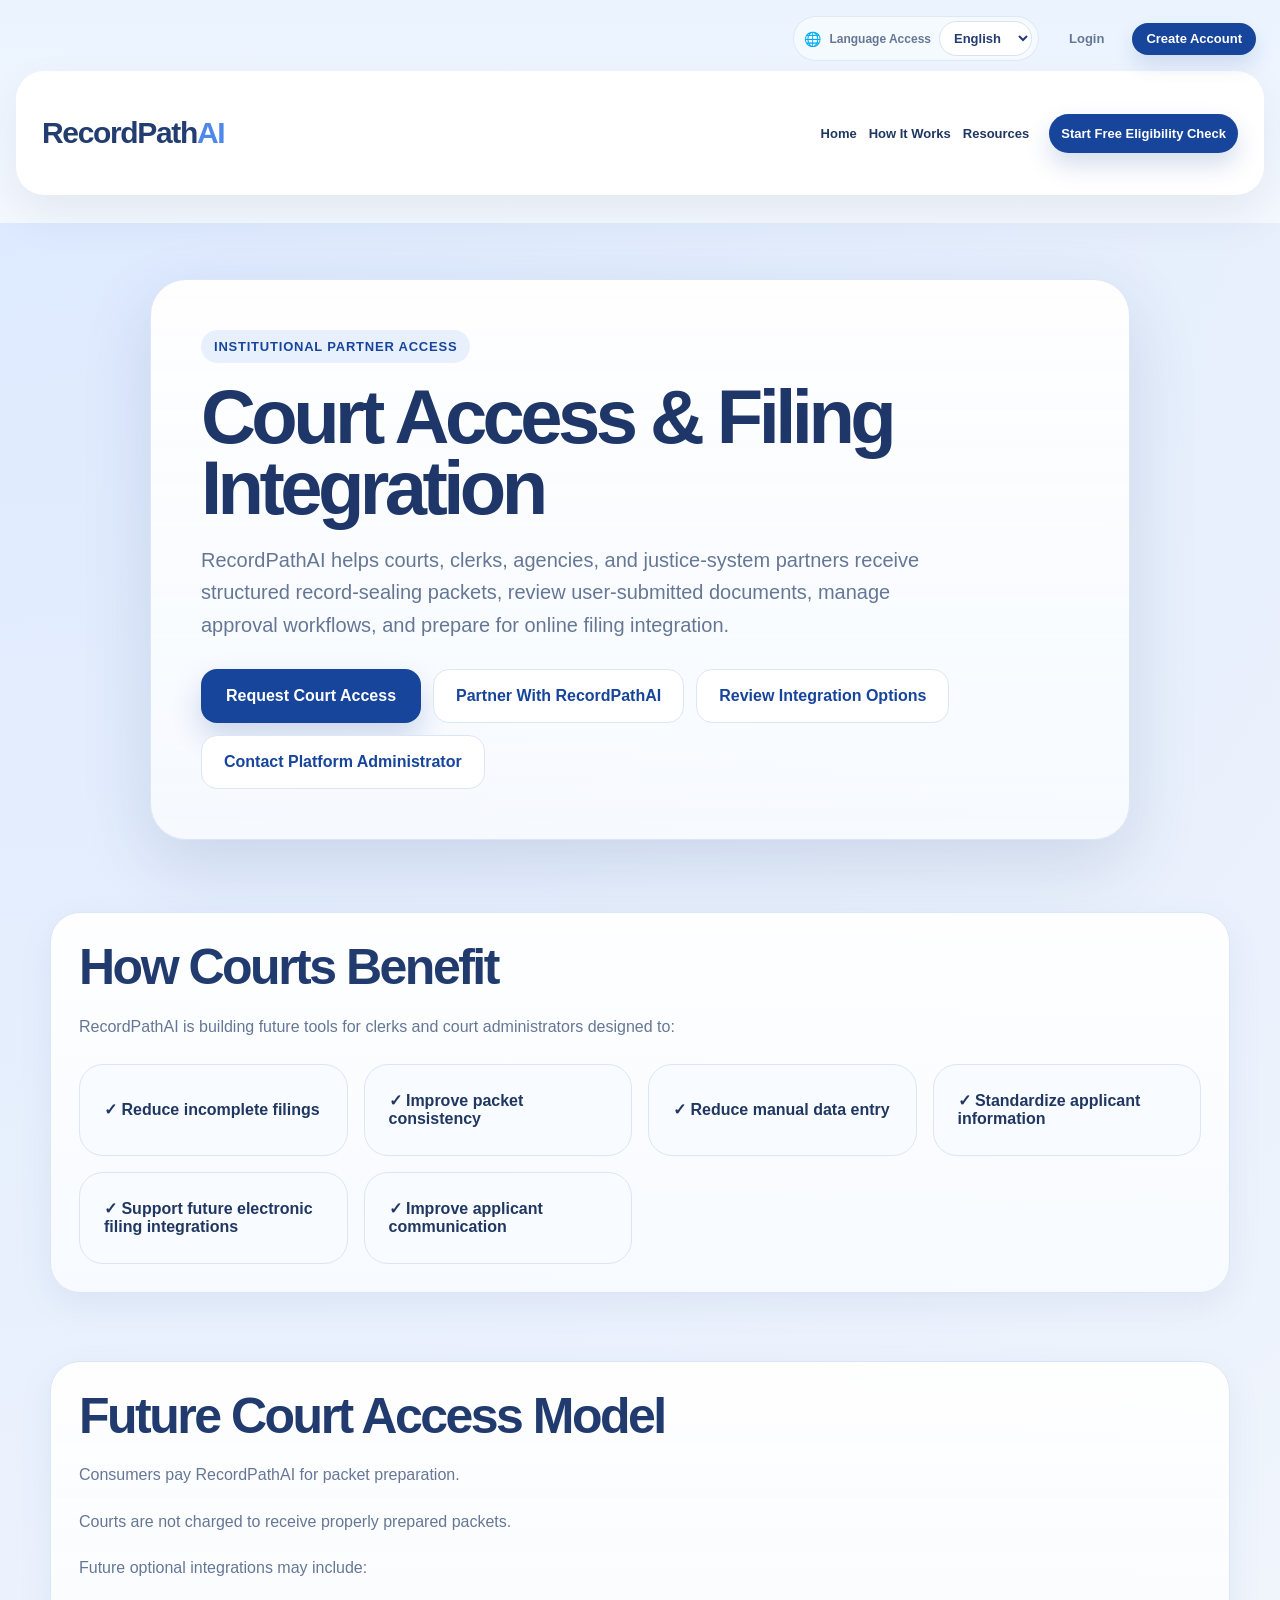
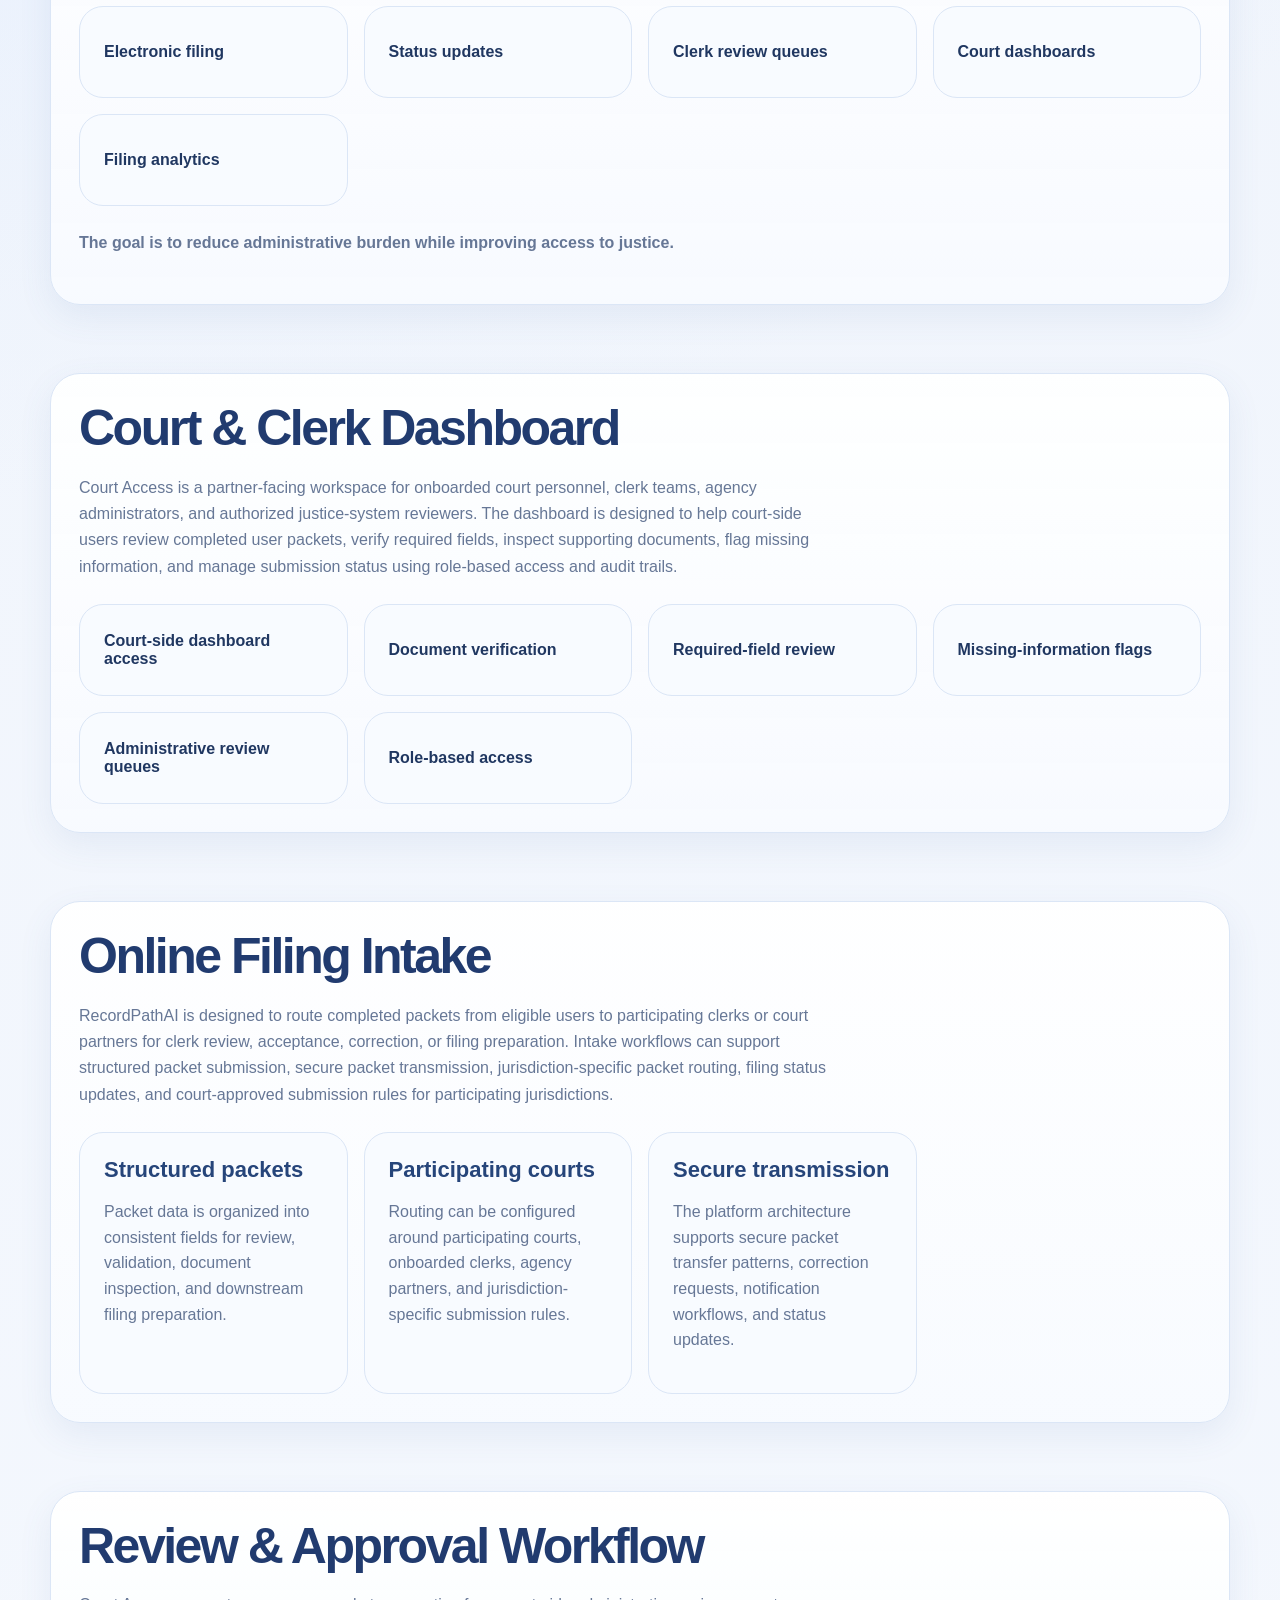
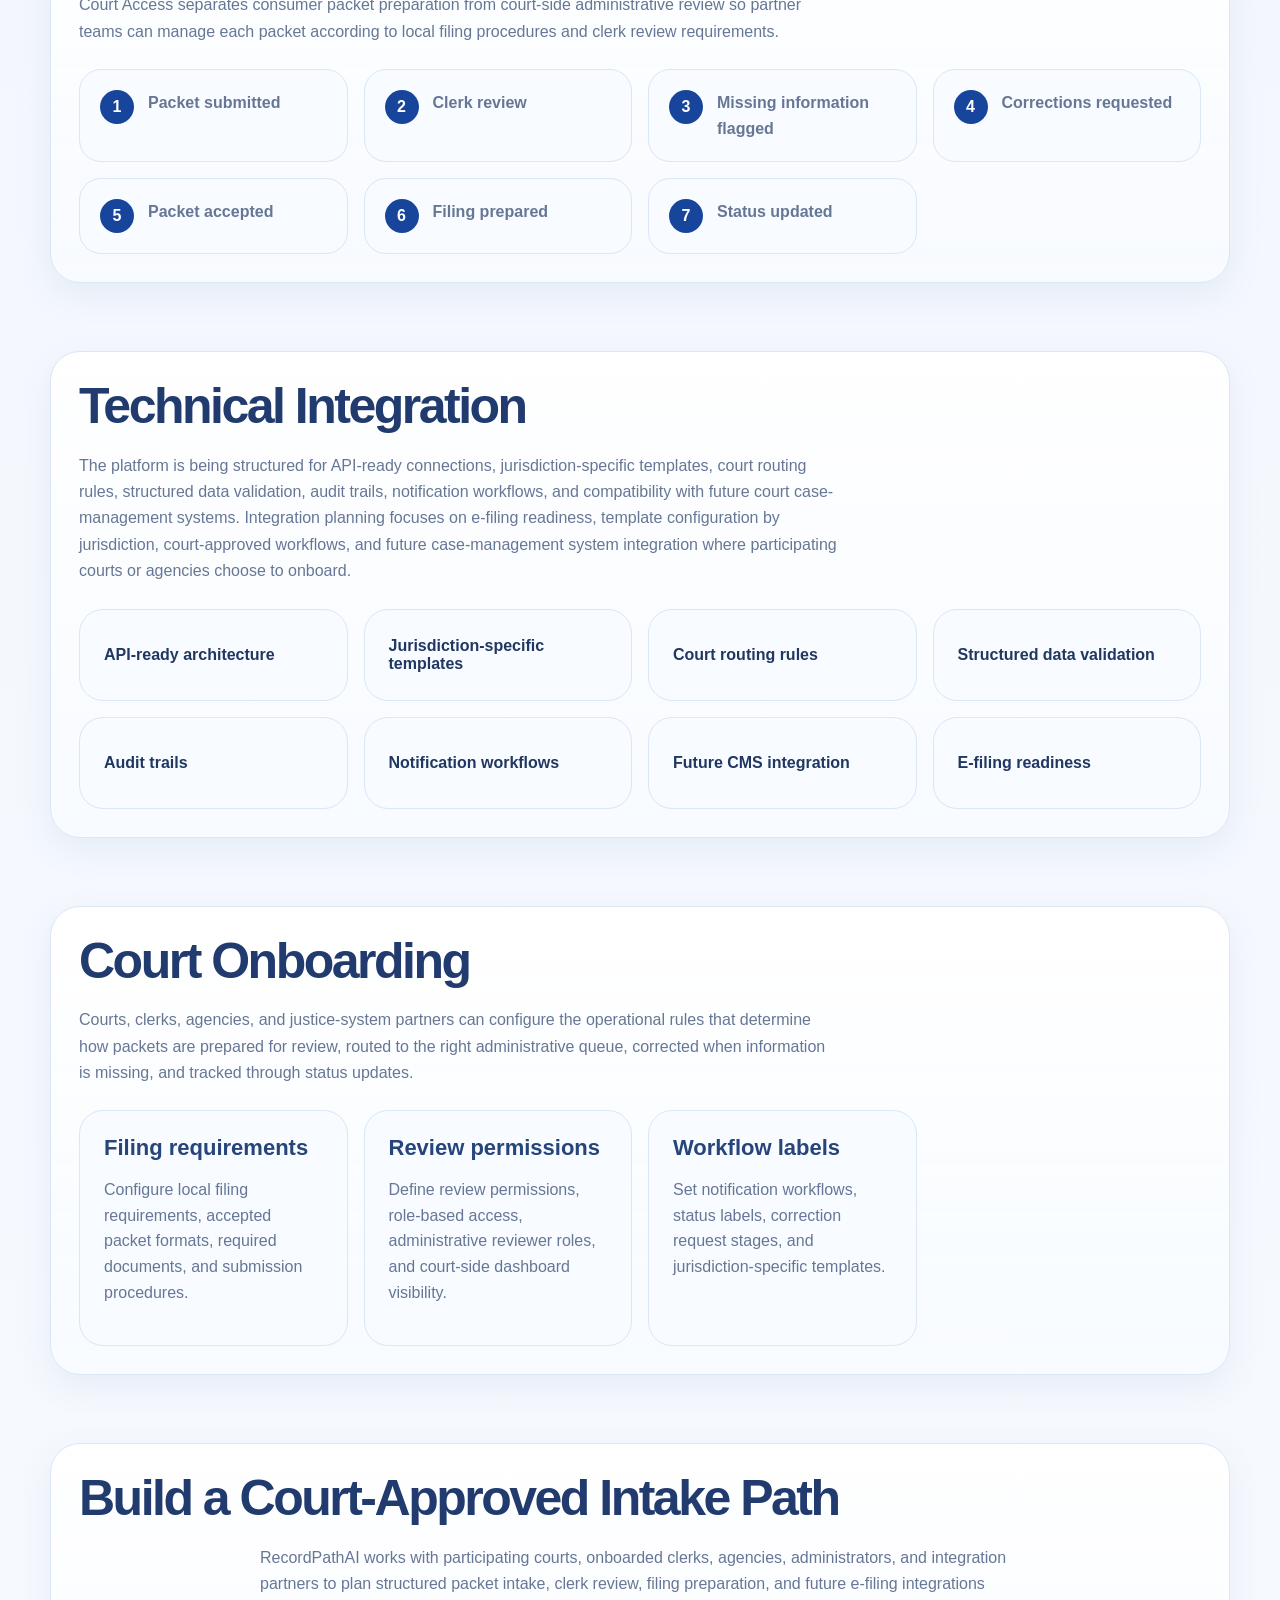
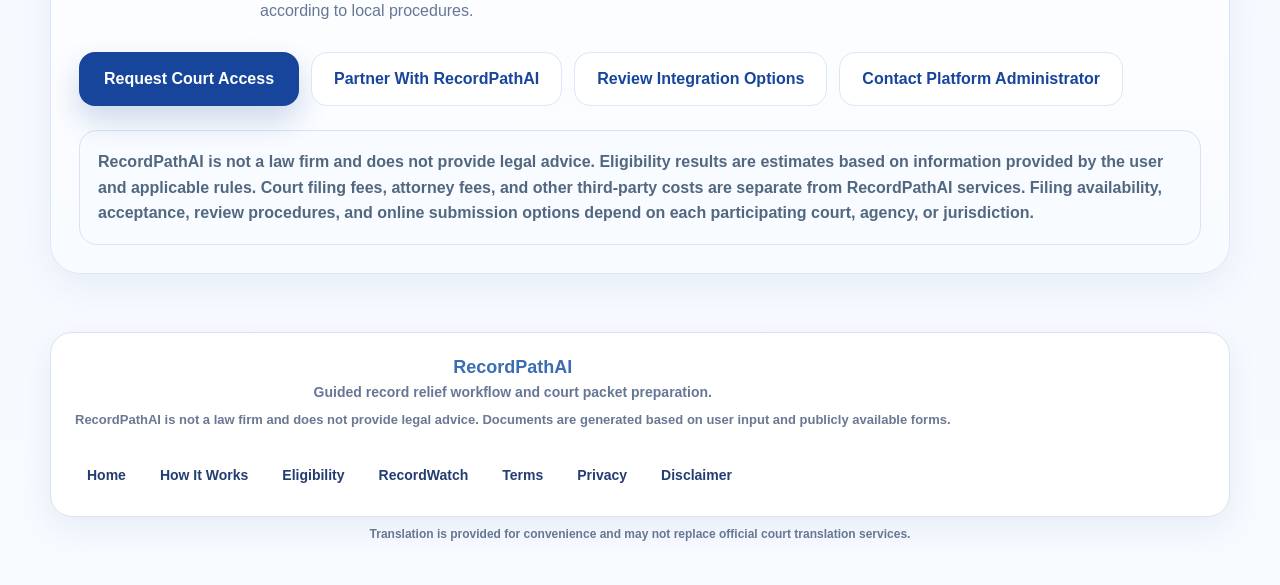
==== commit ed3f8f0a: "Simplify navigation and align branding with eligibility-first workflow" ====
--- a/court-access.html
+++ b/court-access.html
@@ -25,13 +25,7 @@
 
       <div class="header-shell header-shell-modern">
         <div class="header-inner">
-          <a href="index.html" class="site-brand">
-            <img
-              src="/assets/images/logo/RecordPathAI_Logo_Transparent.png"
-              alt="RecordPathAI"
-              class="site-logo"
-            >
-          </a>
+          <a href="index.html" class="site-brand site-brand-text" aria-label="RecordPathAI home">RecordPath<span>AI</span></a>
 
           <button class="menu-toggle" type="button" aria-controls="primary-navigation" aria-expanded="false">
             <span class="menu-toggle-line"></span>
@@ -43,10 +37,7 @@
           <nav class="nav" id="primary-navigation" aria-label="Primary navigation">
             <a href="index.html" data-i18n="nav.home">Home</a>
             <a href="how-it-works.html" data-i18n="nav.how">How It Works</a>
-            <a href="eligibility.html" data-i18n="nav.eligibility">Eligibility</a>
-            <a href="record-details.html" data-i18n="nav.recordDetails">Record Details</a>
-            <a href="recordwatch-dashboard.html" data-i18n="nav.recordWatch">RecordWatch</a>
-            <a href="court-access.html" class="active" aria-current="page" data-i18n="nav.courtAccess">Court Access</a>
+            <a href="resources.html" data-i18n="nav.resources">Resources</a>
             <a href="eligibility.html" class="nav-cta" data-i18n="nav.checkEligibility">Start Free Eligibility Check</a>
           </nav>
         </div>
@@ -218,5 +209,6 @@
   <script src="js/workflow.js"></script>
   <script src="js/i18n.js"></script>
   <script src="js/court-access.js"></script>
+  <script src="js/site-nav.js"></script>
 </body>
 </html>
--- a/css/styles.css
+++ b/css/styles.css
@@ -2982,3 +2982,63 @@
   .saved-case-card { padding: 20px; }
   .saved-case-actions .btn { width: 100%; justify-content: center; }
 }
+
+
+/* Conversion-first shared design — matches eligibility frontend */
+.site-header .site-brand-text { display:inline-flex;align-items:center;min-width:0;font-size:clamp(23px,2.6vw,30px);font-weight:900;letter-spacing:-.045em;color:#233d70;text-decoration:none;white-space:nowrap; }
+.site-header .site-brand-text span { color:#4f88e8; }
+.site-header .nav a.active { color:#1a4d95;background:#eaf1ff; }
+.site-header .nav .nav-cta { background:#4f88e8;color:#fff;box-shadow:0 8px 22px rgba(50,94,168,.17);white-space:nowrap; }
+.site-header .nav .nav-cta:hover { background:#386fc9;color:#fff; }
+.conversion-home,.conversion-resources,.entrepreneurship-page { background:#eef2f8;color:#233d70; }
+.conversion-home .page-hero,.conversion-resources .page-hero,.entrepreneurship-page .page-hero { padding-top:22px; }
+.conversion-home .hero-card,.conversion-resources .hero-card,.entrepreneurship-page .hero-card { background:linear-gradient(145deg,rgba(255,255,255,.98),rgba(247,250,255,.95));border:1px solid #dbe3f0;border-radius:32px;padding:clamp(26px,4vw,52px);box-shadow:0 10px 30px rgba(50,78,128,.08); }
+.conversion-home .page-title,.conversion-resources .page-title,.entrepreneurship-page .page-title { line-height:1.07;letter-spacing:-.04em;max-width:900px; }
+.conversion-home .eyebrow,.conversion-resources .eyebrow,.entrepreneurship-page .eyebrow { display:inline-flex;margin-bottom:18px; }
+.conversion-accent { color:#4f88e8; }
+.conversion-hero-grid { display:grid;grid-template-columns:minmax(0,1.2fr) minmax(300px,.8fr);gap:clamp(25px,4vw,60px);align-items:center; }
+.conversion-actions { display:flex;flex-wrap:wrap;gap:16px;align-items:center;margin-top:30px; }
+.conversion-primary { background:#4f88e8!important;color:#fff!important;text-align:center;border-radius:16px; }
+.conversion-primary:hover { background:#386fc9!important; }
+.conversion-text-link { color:#335d9b;font-weight:800;text-decoration:underline;text-underline-offset:3px; }
+.conversion-privacy { color:#667796;font-size:13px;line-height:1.55;margin-top:18px; }
+.conversion-steps { background:#f0f5ff;border:1px solid #d9e6fc;border-radius:26px;padding:clamp(20px,3vw,30px); }
+.conversion-steps h2 { font-size:22px;margin:0 0 18px; }
+.conversion-steps ol { padding:0;list-style:none;margin:0;display:grid;gap:20px; }
+.conversion-steps li { display:flex;gap:14px;align-items:flex-start; }
+.conversion-steps li>b { width:36px;height:36px;flex:none;display:grid;place-items:center;background:#4f88e8;color:#fff;border-radius:12px; }
+.conversion-steps li strong,.conversion-steps li span { display:block; }
+.conversion-steps li span { color:#667796;margin-top:3px;font-size:14px;line-height:1.4; }
+.conversion-price { margin-top:25px;background:#fff;border:1px solid #dbe3f0;border-radius:18px;padding:18px; }
+.conversion-price>span { font-size:13px;font-weight:800;color:#667796;display:block; }
+.conversion-price>strong { font-size:27px;color:#2b6fbf;display:block; }
+.conversion-price small { font-size:13px;line-height:1.55;color:#526987;display:block; }
+.conversion-explainer h2,.conversion-support h2,.conversion-final h2 { font-size:clamp(25px,3vw,37px);margin:0 0 12px; }
+.conversion-explainer p,.conversion-support p,.conversion-final p { color:#667796;line-height:1.65; }
+.conversion-explainer .btn { margin-top:18px; }
+.conversion-benefits { display:flex;flex-wrap:wrap;gap:10px;margin:22px 0; }
+.conversion-benefits span { background:#ecf4ff;border:1px solid #d9e6fc;padding:10px 13px;border-radius:30px;color:#3467a7;font-size:13px;font-weight:800; }
+.conversion-support-grid,.conversion-resource-grid { display:grid;grid-template-columns:repeat(2,minmax(0,1fr));gap:17px; }
+.conversion-support-grid article { background:#fff;border:1px solid #dbe3f0;border-radius:20px;padding:23px; }
+.conversion-support-grid article h3 { margin:0 0 8px;font-size:19px; }
+.conversion-support-grid article a,.conversion-resource-grid article a,.business-card a { color:#2464b0;font-weight:800;text-underline-offset:3px; }
+.conversion-all { text-align:right; }
+.conversion-final { display:flex;align-items:center;justify-content:space-between;gap:25px; }
+.conversion-final>div { max-width:650px; }
+.conversion-resource-grid .page-card { margin:0; }
+.conversion-resource-grid h2 { font-size:23px;margin:0 0 10px; }
+.conversion-resource-grid p { color:#667796;line-height:1.6; }
+.entrepreneurship-page .business-intro { max-width:900px; }
+.business-resource-grid { display:grid;grid-template-columns:repeat(3,minmax(0,1fr));gap:17px; }
+.business-card { background:#fff;border:1px solid #dbe3f0;border-radius:20px;padding:23px; }
+.business-card h3 { font-size:20px;line-height:1.3;margin:11px 0 7px; }
+.business-card .business-org { color:#3b6db4;font-size:13px;font-weight:800;margin:0 0 8px; }
+.business-card p { color:#667796;line-height:1.55; }
+.business-category { font-size:12px;font-weight:800;text-transform:uppercase;color:#456da4;background:#eaf2ff;border-radius:12px;padding:7px 10px; }
+.business-filter-group { display:flex;flex-wrap:wrap;gap:9px;margin:0 0 23px; }
+.business-filter-group button { cursor:pointer;border-radius:30px;padding:10px 15px;border:1px solid #d0ddf0;background:#fff;color:#2b568f;font-weight:750; }
+.business-filter-group button.active,.business-filter-group button[aria-pressed="true"] { background:#4f88e8;color:#fff;border-color:#4f88e8; }
+.business-note { font-size:14px;color:#667796;line-height:1.6;margin-top:24px; }
+.conversion-skip { position:absolute;top:-100px;left:12px;z-index:999;background:white;padding:10px; } .conversion-skip:focus { top:12px; }
+@media(max-width:900px) { .conversion-hero-grid,.business-resource-grid {grid-template-columns:1fr 1fr;} .conversion-hero-grid>div:first-child{grid-column:1/-1;} }
+@media(max-width:740px) { .conversion-hero-grid,.conversion-support-grid,.conversion-resource-grid,.business-resource-grid {grid-template-columns:1fr;} .conversion-final{align-items:flex-start;flex-direction:column;} .conversion-home .btn,.conversion-resources .conversion-actions .btn,.entrepreneurship-page .conversion-actions .btn {width:100%;} }
